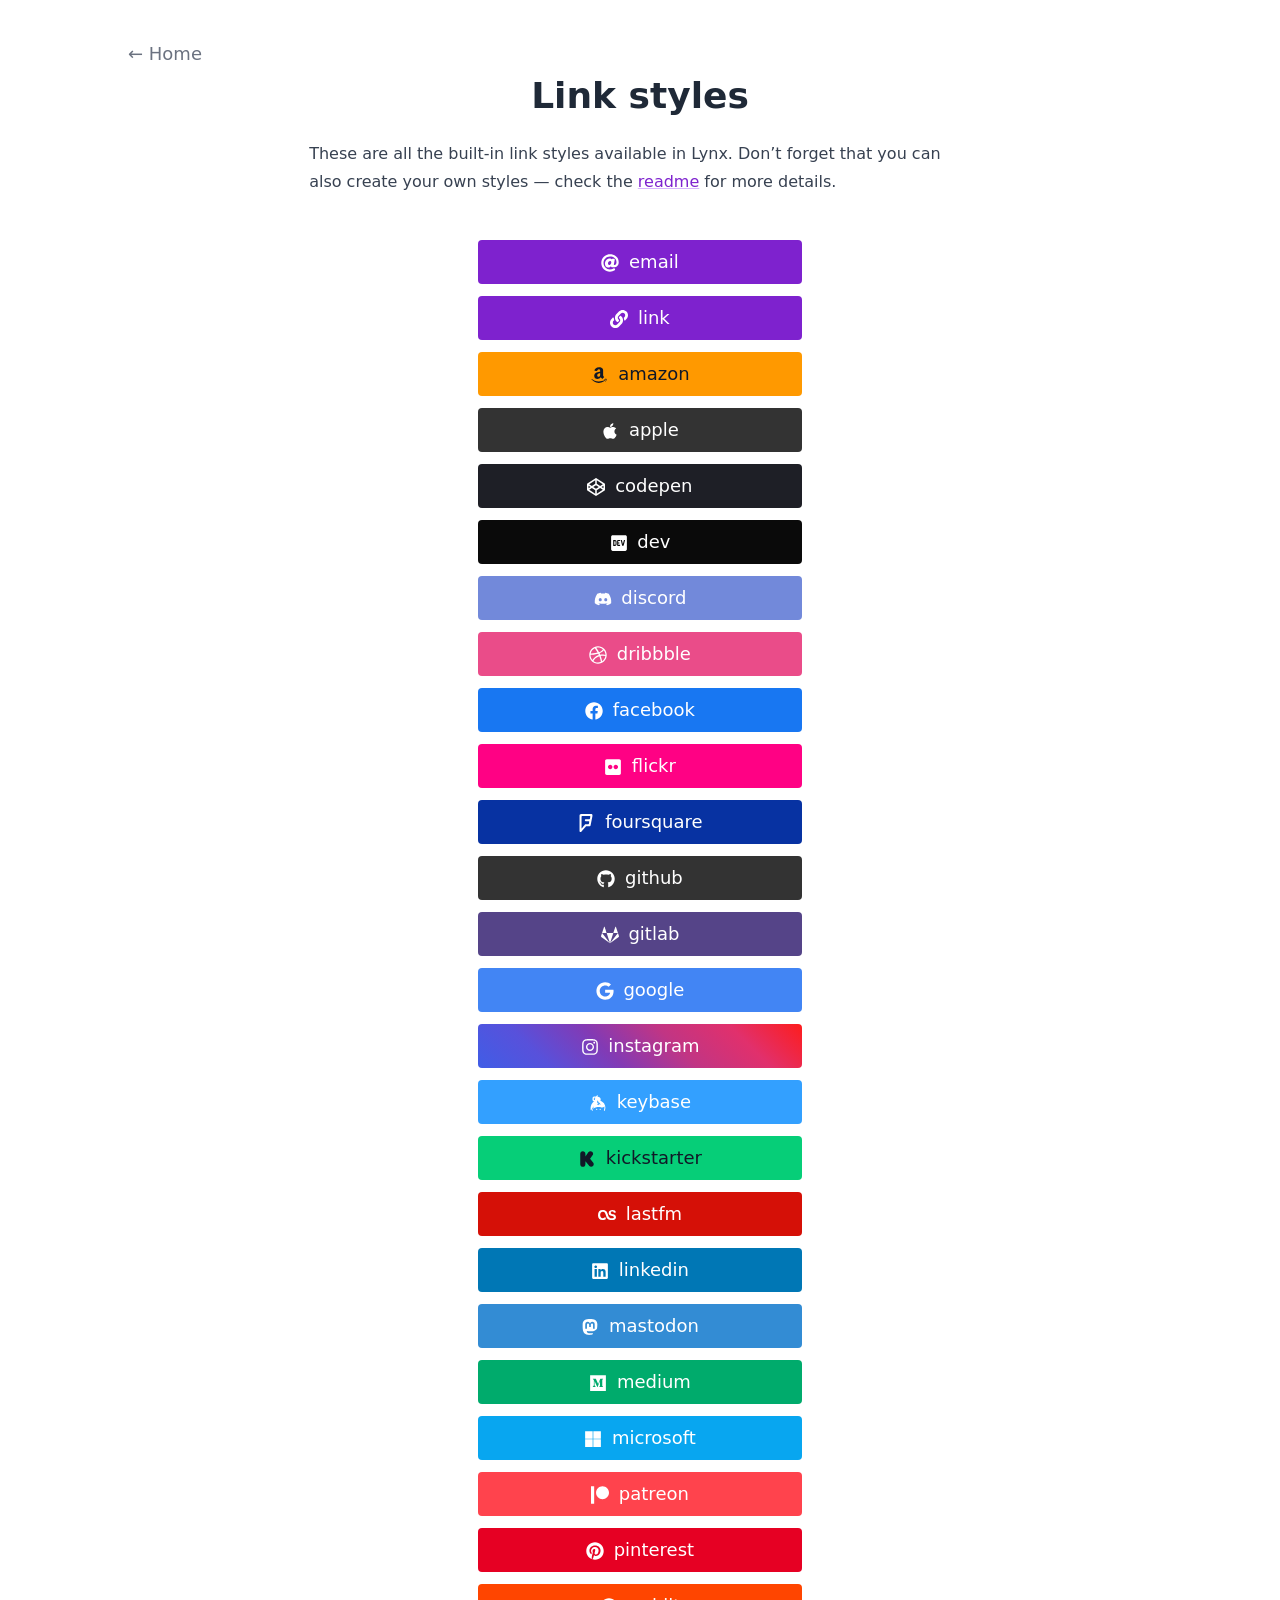
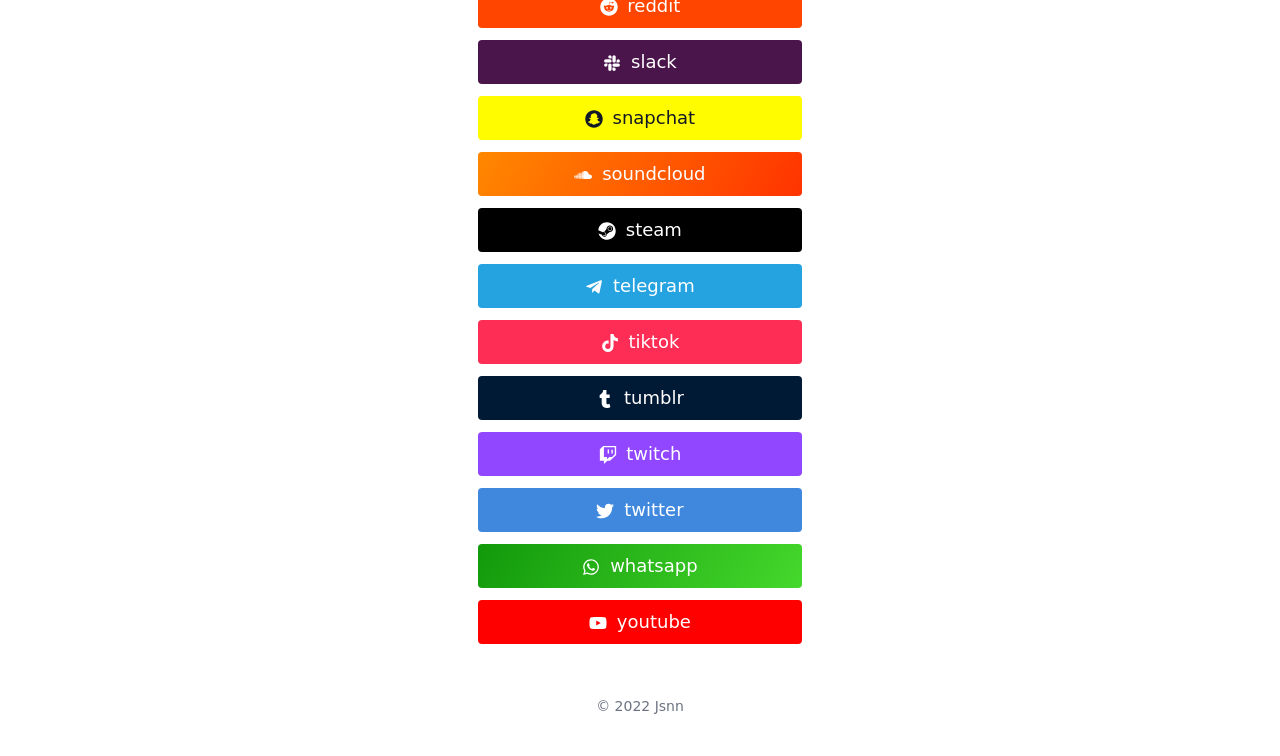
==== styles/index.html @ c851b98b "publish" ====
<!DOCTYPE html>
<html lang="en"><head>
  <meta charset="utf-8" />
  
  <meta name="viewport" content="width=device-width, initial-scale=1.0" />
  <meta http-equiv="X-UA-Compatible" content="ie=edge" />
  
  <title>Link styles &middot; Jsnn&#39;s links</title>
    <meta name="title" content="Link styles &middot; Jsnn&#39;s links" />
  
  <meta name="description" content="" />
  
  
  
  <link rel="canonical" href="/styles/" />
  
  
  
  
  
  
    
  
  
  <link
    type="text/css"
    rel="stylesheet"
    href="/css/main.bundle.min.eeb77531419e34d17a179194a063a251736d21f72d7293074d37e03ac8dd0be0507a5af5a1852d9d059805600fa8912e63b6e78a5605f7c4182665c09af833ea.css"
    integrity="sha512-7rd1MUGeNNF6F5GUoGOiUXNtIfctcpMHTTfgOsjdC&#43;BQelr1oYUtnQWYBWAPqJEuY7bnilYF98QYJmXAmvgz6g=="
  />
  
  
    <link rel="apple-touch-icon" sizes="180x180" href="/apple-touch-icon.png" />
    <link rel="icon" type="image/png" sizes="32x32" href="/favicon-32x32.png" />
    <link rel="icon" type="image/png" sizes="16x16" href="/favicon-16x16.png" />
    <link rel="manifest" href="/site.webmanifest" />
  
  
  
  
  
  
  
  <meta property="og:title" content="Link styles" />
<meta property="og:description" content="These are all the built-in link styles available in Lynx. Don&rsquo;t forget that you can also create your own styles &mdash; check the readme for more details. email link amazon apple codepen dev discord dribbble facebook flickr foursquare github gitlab google instagram keybase kickstarter lastfm linkedin mastodon medium microsoft patreon pinterest reddit slack snapchat soundcloud steam telegram tiktok tumblr twitch twitter whatsapp youtube " />
<meta property="og:type" content="article" />
<meta property="og:url" content="/styles/" /><meta property="article:section" content="" />




  <meta name="twitter:card" content="summary"/>
<meta name="twitter:title" content="Link styles"/>
<meta name="twitter:description" content="These are all the built-in link styles available in Lynx. Don&rsquo;t forget that you can also create your own styles &mdash; check the readme for more details. email link amazon apple codepen dev discord dribbble facebook flickr foursquare github gitlab google instagram keybase kickstarter lastfm linkedin mastodon medium microsoft patreon pinterest reddit slack snapchat soundcloud steam telegram tiktok tumblr twitch twitter whatsapp youtube "/>

  
  
    <meta name="generator" content="Hugo 0.101.0" />
  
  
  <meta name="author" content="Jsnn" />
  
    
      <link href="https://github.com/Jsnnmsc" rel="me" />
    
      <link href="https://twitter.com/jsu1n" rel="me" />
    
      <link href="https://www.instagram.com/jsu1n_" rel="me" />
    
      <link href="https://steamcommunity.com/id/jsnnmsccccc/" rel="me" />
    
  
  
  
  
  


  
  
</head>
<body
    class="flex flex-col h-screen px-6 m-auto text-lg leading-7 bg-neutral text-neutral-900 sm:px-14 md:px-24 lg:px-32 dark:bg-neutral-800 dark:text-white max-w-7xl"
  >
    <main class="flex-grow">
  <article class="flex flex-col items-center justify-center mt-10">
    <nav class="place-self-start">
      <a href="/" class="text-neutral-500">&larr; Home</a>
    </nav>
    <header>
      <h1 class="mt-2 mb-6 text-4xl font-extrabold text-center text-neutral-800 dark:text-white">
        Link styles
      </h1>
    </header>
    <section class="prose dark:prose-invert">
      <p>These are all the built-in link styles available in Lynx. Don&rsquo;t forget that you can also create your own styles &mdash; check the <a href="https://github.com/jpanther/lynx/blob/stable/README.md">readme</a> for more details.
<br><br></p>
</section>
<section class="flex flex-col flex-wrap min-w-full mt-4 sm:min-w-0">
<a
  class="link link-email sm:px-24 min-w-full py-2 mb-3 text-lg rounded text-center"
  href="#"
  onclick="navigator.clipboard.writeText(&#34;email&#34;)"
>
  <span class="mr-1">

  <span class="relative inline-block align-text-bottom icon">
    <svg aria-hidden="true" focusable="false" data-prefix="fas" data-icon="at" class="svg-inline--fa fa-at fa-w-16" role="img" xmlns="http://www.w3.org/2000/svg" viewBox="0 0 512 512"><path fill="currentColor" d="M256 8C118.941 8 8 118.919 8 256c0 137.059 110.919 248 248 248 48.154 0 95.342-14.14 135.408-40.223 12.005-7.815 14.625-24.288 5.552-35.372l-10.177-12.433c-7.671-9.371-21.179-11.667-31.373-5.129C325.92 429.757 291.314 440 256 440c-101.458 0-184-82.542-184-184S154.542 72 256 72c100.139 0 184 57.619 184 160 0 38.786-21.093 79.742-58.17 83.693-17.349-.454-16.91-12.857-13.476-30.024l23.433-121.11C394.653 149.75 383.308 136 368.225 136h-44.981a13.518 13.518 0 0 0-13.432 11.993l-.01.092c-14.697-17.901-40.448-21.775-59.971-21.775-74.58 0-137.831 62.234-137.831 151.46 0 65.303 36.785 105.87 96 105.87 26.984 0 57.369-15.637 74.991-38.333 9.522 34.104 40.613 34.103 70.71 34.103C462.609 379.41 504 307.798 504 232 504 95.653 394.023 8 256 8zm-21.68 304.43c-22.249 0-36.07-15.623-36.07-40.771 0-44.993 30.779-72.729 58.63-72.729 22.292 0 35.601 15.241 35.601 40.77 0 45.061-33.875 72.73-58.161 72.73z"></path></svg>
  </span>

</span>
  email
</a>

<a
  class="link link-link sm:px-24 min-w-full py-2 mb-3 text-lg rounded text-center"
  href="#"
  onclick="navigator.clipboard.writeText(&#34;link&#34;)"
>
  <span class="mr-1">

  <span class="relative inline-block align-text-bottom icon">
    <svg aria-hidden="true" focusable="false" data-prefix="fas" data-icon="link" class="svg-inline--fa fa-link fa-w-16" role="img" xmlns="http://www.w3.org/2000/svg" viewBox="0 0 512 512"><path fill="currentColor" d="M326.612 185.391c59.747 59.809 58.927 155.698.36 214.59-.11.12-.24.25-.36.37l-67.2 67.2c-59.27 59.27-155.699 59.262-214.96 0-59.27-59.26-59.27-155.7 0-214.96l37.106-37.106c9.84-9.84 26.786-3.3 27.294 10.606.648 17.722 3.826 35.527 9.69 52.721 1.986 5.822.567 12.262-3.783 16.612l-13.087 13.087c-28.026 28.026-28.905 73.66-1.155 101.96 28.024 28.579 74.086 28.749 102.325.51l67.2-67.19c28.191-28.191 28.073-73.757 0-101.83-3.701-3.694-7.429-6.564-10.341-8.569a16.037 16.037 0 0 1-6.947-12.606c-.396-10.567 3.348-21.456 11.698-29.806l21.054-21.055c5.521-5.521 14.182-6.199 20.584-1.731a152.482 152.482 0 0 1 20.522 17.197zM467.547 44.449c-59.261-59.262-155.69-59.27-214.96 0l-67.2 67.2c-.12.12-.25.25-.36.37-58.566 58.892-59.387 154.781.36 214.59a152.454 152.454 0 0 0 20.521 17.196c6.402 4.468 15.064 3.789 20.584-1.731l21.054-21.055c8.35-8.35 12.094-19.239 11.698-29.806a16.037 16.037 0 0 0-6.947-12.606c-2.912-2.005-6.64-4.875-10.341-8.569-28.073-28.073-28.191-73.639 0-101.83l67.2-67.19c28.239-28.239 74.3-28.069 102.325.51 27.75 28.3 26.872 73.934-1.155 101.96l-13.087 13.087c-4.35 4.35-5.769 10.79-3.783 16.612 5.864 17.194 9.042 34.999 9.69 52.721.509 13.906 17.454 20.446 27.294 10.606l37.106-37.106c59.271-59.259 59.271-155.699.001-214.959z"></path></svg>
  </span>

</span>
  link
</a>

<a
  class="link link-amazon sm:px-24 min-w-full py-2 mb-3 text-lg rounded text-center"
  href="#"
  onclick="navigator.clipboard.writeText(&#34;amazon&#34;)"
>
  <span class="mr-1">

  <span class="relative inline-block align-text-bottom icon">
    <svg aria-hidden="true" focusable="false" data-prefix="fab" data-icon="amazon" class="svg-inline--fa fa-amazon fa-w-14" role="img" xmlns="http://www.w3.org/2000/svg" viewBox="0 0 448 512"><path fill="currentColor" d="M257.2 162.7c-48.7 1.8-169.5 15.5-169.5 117.5 0 109.5 138.3 114 183.5 43.2 6.5 10.2 35.4 37.5 45.3 46.8l56.8-56S341 288.9 341 261.4V114.3C341 89 316.5 32 228.7 32 140.7 32 94 87 94 136.3l73.5 6.8c16.3-49.5 54.2-49.5 54.2-49.5 40.7-.1 35.5 29.8 35.5 69.1zm0 86.8c0 80-84.2 68-84.2 17.2 0-47.2 50.5-56.7 84.2-57.8v40.6zm136 163.5c-7.7 10-70 67-174.5 67S34.2 408.5 9.7 379c-6.8-7.7 1-11.3 5.5-8.3C88.5 415.2 203 488.5 387.7 401c7.5-3.7 13.3 2 5.5 12zm39.8 2.2c-6.5 15.8-16 26.8-21.2 31-5.5 4.5-9.5 2.7-6.5-3.8s19.3-46.5 12.7-55c-6.5-8.3-37-4.3-48-3.2-10.8 1-13 2-14-.3-2.3-5.7 21.7-15.5 37.5-17.5 15.7-1.8 41-.8 46 5.7 3.7 5.1 0 27.1-6.5 43.1z"></path></svg>
  </span>

</span>
  amazon
</a>

<a
  class="link link-apple sm:px-24 min-w-full py-2 mb-3 text-lg rounded text-center"
  href="#"
  onclick="navigator.clipboard.writeText(&#34;apple&#34;)"
>
  <span class="mr-1">

  <span class="relative inline-block align-text-bottom icon">
    <svg aria-hidden="true" focusable="false" data-prefix="fab" data-icon="apple" class="svg-inline--fa fa-apple fa-w-12" role="img" xmlns="http://www.w3.org/2000/svg" viewBox="0 0 384 512"><path fill="currentColor" d="M318.7 268.7c-.2-36.7 16.4-64.4 50-84.8-18.8-26.9-47.2-41.7-84.7-44.6-35.5-2.8-74.3 20.7-88.5 20.7-15 0-49.4-19.7-76.4-19.7C63.3 141.2 4 184.8 4 273.5q0 39.3 14.4 81.2c12.8 36.7 59 126.7 107.2 125.2 25.2-.6 43-17.9 75.8-17.9 31.8 0 48.3 17.9 76.4 17.9 48.6-.7 90.4-82.5 102.6-119.3-65.2-30.7-61.7-90-61.7-91.9zm-56.6-164.2c27.3-32.4 24.8-61.9 24-72.5-24.1 1.4-52 16.4-67.9 34.9-17.5 19.8-27.8 44.3-25.6 71.9 26.1 2 49.9-11.4 69.5-34.3z"></path></svg>
  </span>

</span>
  apple
</a>

<a
  class="link link-codepen sm:px-24 min-w-full py-2 mb-3 text-lg rounded text-center"
  href="#"
  onclick="navigator.clipboard.writeText(&#34;codepen&#34;)"
>
  <span class="mr-1">

  <span class="relative inline-block align-text-bottom icon">
    <svg aria-hidden="true" focusable="false" data-prefix="fab" data-icon="codepen" class="svg-inline--fa fa-codepen fa-w-16" role="img" xmlns="http://www.w3.org/2000/svg" viewBox="0 0 512 512"><path fill="currentColor" d="M502.285 159.704l-234-156c-7.987-4.915-16.511-4.96-24.571 0l-234 156C3.714 163.703 0 170.847 0 177.989v155.999c0 7.143 3.714 14.286 9.715 18.286l234 156.022c7.987 4.915 16.511 4.96 24.571 0l234-156.022c6-3.999 9.715-11.143 9.715-18.286V177.989c-.001-7.142-3.715-14.286-9.716-18.285zM278 63.131l172.286 114.858-76.857 51.429L278 165.703V63.131zm-44 0v102.572l-95.429 63.715-76.857-51.429L234 63.131zM44 219.132l55.143 36.857L44 292.846v-73.714zm190 229.715L61.714 333.989l76.857-51.429L234 346.275v102.572zm22-140.858l-77.715-52 77.715-52 77.715 52-77.715 52zm22 140.858V346.275l95.429-63.715 76.857 51.429L278 448.847zm190-156.001l-55.143-36.857L468 219.132v73.714z"></path></svg>
  </span>

</span>
  codepen
</a>

<a
  class="link link-dev sm:px-24 min-w-full py-2 mb-3 text-lg rounded text-center"
  href="#"
  onclick="navigator.clipboard.writeText(&#34;dev&#34;)"
>
  <span class="mr-1">

  <span class="relative inline-block align-text-bottom icon">
    <svg aria-hidden="true" focusable="false" data-prefix="fab" data-icon="dev" class="svg-inline--fa fa-dev fa-w-14" role="img" xmlns="http://www.w3.org/2000/svg" viewBox="0 0 448 512"><path fill="currentColor" d="M120.12 208.29c-3.88-2.9-7.77-4.35-11.65-4.35H91.03v104.47h17.45c3.88 0 7.77-1.45 11.65-4.35 3.88-2.9 5.82-7.25 5.82-13.06v-69.65c-.01-5.8-1.96-10.16-5.83-13.06zM404.1 32H43.9C19.7 32 .06 51.59 0 75.8v360.4C.06 460.41 19.7 480 43.9 480h360.2c24.21 0 43.84-19.59 43.9-43.8V75.8c-.06-24.21-19.7-43.8-43.9-43.8zM154.2 291.19c0 18.81-11.61 47.31-48.36 47.25h-46.4V172.98h47.38c35.44 0 47.36 28.46 47.37 47.28l.01 70.93zm100.68-88.66H201.6v38.42h32.57v29.57H201.6v38.41h53.29v29.57h-62.18c-11.16.29-20.44-8.53-20.72-19.69V193.7c-.27-11.15 8.56-20.41 19.71-20.69h63.19l-.01 29.52zm103.64 115.29c-13.2 30.75-36.85 24.63-47.44 0l-38.53-144.8h32.57l29.71 113.72 29.57-113.72h32.58l-38.46 144.8z"></path></svg>
  </span>

</span>
  dev
</a>

<a
  class="link link-discord sm:px-24 min-w-full py-2 mb-3 text-lg rounded text-center"
  href="#"
  onclick="navigator.clipboard.writeText(&#34;discord&#34;)"
>
  <span class="mr-1">

  <span class="relative inline-block align-text-bottom icon">
    <svg aria-hidden="true" focusable="false" data-prefix="fab" data-icon="discord" class="svg-inline--fa fa-discord fa-w-20" role="img" xmlns="http://www.w3.org/2000/svg" viewBox="0 0 640 512"><path fill="currentColor" d="M524.531,69.836a1.5,1.5,0,0,0-.764-.7A485.065,485.065,0,0,0,404.081,32.03a1.816,1.816,0,0,0-1.923.91,337.461,337.461,0,0,0-14.9,30.6,447.848,447.848,0,0,0-134.426,0,309.541,309.541,0,0,0-15.135-30.6,1.89,1.89,0,0,0-1.924-.91A483.689,483.689,0,0,0,116.085,69.137a1.712,1.712,0,0,0-.788.676C39.068,183.651,18.186,294.69,28.43,404.354a2.016,2.016,0,0,0,.765,1.375A487.666,487.666,0,0,0,176.02,479.918a1.9,1.9,0,0,0,2.063-.676A348.2,348.2,0,0,0,208.12,430.4a1.86,1.86,0,0,0-1.019-2.588,321.173,321.173,0,0,1-45.868-21.853,1.885,1.885,0,0,1-.185-3.126c3.082-2.309,6.166-4.711,9.109-7.137a1.819,1.819,0,0,1,1.9-.256c96.229,43.917,200.41,43.917,295.5,0a1.812,1.812,0,0,1,1.924.233c2.944,2.426,6.027,4.851,9.132,7.16a1.884,1.884,0,0,1-.162,3.126,301.407,301.407,0,0,1-45.89,21.83,1.875,1.875,0,0,0-1,2.611,391.055,391.055,0,0,0,30.014,48.815,1.864,1.864,0,0,0,2.063.7A486.048,486.048,0,0,0,610.7,405.729a1.882,1.882,0,0,0,.765-1.352C623.729,277.594,590.933,167.465,524.531,69.836ZM222.491,337.58c-28.972,0-52.844-26.587-52.844-59.239S193.056,219.1,222.491,219.1c29.665,0,53.306,26.82,52.843,59.239C275.334,310.993,251.924,337.58,222.491,337.58Zm195.38,0c-28.971,0-52.843-26.587-52.843-59.239S388.437,219.1,417.871,219.1c29.667,0,53.307,26.82,52.844,59.239C470.715,310.993,447.538,337.58,417.871,337.58Z"></path></svg>
  </span>

</span>
  discord
</a>

<a
  class="link link-dribbble sm:px-24 min-w-full py-2 mb-3 text-lg rounded text-center"
  href="#"
  onclick="navigator.clipboard.writeText(&#34;dribbble&#34;)"
>
  <span class="mr-1">

  <span class="relative inline-block align-text-bottom icon">
    <svg aria-hidden="true" focusable="false" data-prefix="fab" data-icon="dribbble" class="svg-inline--fa fa-dribbble fa-w-16" role="img" xmlns="http://www.w3.org/2000/svg" viewBox="0 0 512 512"><path fill="currentColor" d="M256 8C119.252 8 8 119.252 8 256s111.252 248 248 248 248-111.252 248-248S392.748 8 256 8zm163.97 114.366c29.503 36.046 47.369 81.957 47.835 131.955-6.984-1.477-77.018-15.682-147.502-6.818-5.752-14.041-11.181-26.393-18.617-41.614 78.321-31.977 113.818-77.482 118.284-83.523zM396.421 97.87c-3.81 5.427-35.697 48.286-111.021 76.519-34.712-63.776-73.185-116.168-79.04-124.008 67.176-16.193 137.966 1.27 190.061 47.489zm-230.48-33.25c5.585 7.659 43.438 60.116 78.537 122.509-99.087 26.313-186.36 25.934-195.834 25.809C62.38 147.205 106.678 92.573 165.941 64.62zM44.17 256.323c0-2.166.043-4.322.108-6.473 9.268.19 111.92 1.513 217.706-30.146 6.064 11.868 11.857 23.915 17.174 35.949-76.599 21.575-146.194 83.527-180.531 142.306C64.794 360.405 44.17 310.73 44.17 256.323zm81.807 167.113c22.127-45.233 82.178-103.622 167.579-132.756 29.74 77.283 42.039 142.053 45.189 160.638-68.112 29.013-150.015 21.053-212.768-27.882zm248.38 8.489c-2.171-12.886-13.446-74.897-41.152-151.033 66.38-10.626 124.7 6.768 131.947 9.055-9.442 58.941-43.273 109.844-90.795 141.978z"></path></svg>
  </span>

</span>
  dribbble
</a>

<a
  class="link link-facebook sm:px-24 min-w-full py-2 mb-3 text-lg rounded text-center"
  href="#"
  onclick="navigator.clipboard.writeText(&#34;facebook&#34;)"
>
  <span class="mr-1">

  <span class="relative inline-block align-text-bottom icon">
    <svg aria-hidden="true" focusable="false" data-prefix="fab" data-icon="facebook" class="svg-inline--fa fa-facebook fa-w-16" role="img" xmlns="http://www.w3.org/2000/svg" viewBox="0 0 512 512"><path fill="currentColor" d="M504 256C504 119 393 8 256 8S8 119 8 256c0 123.78 90.69 226.38 209.25 245V327.69h-63V256h63v-54.64c0-62.15 37-96.48 93.67-96.48 27.14 0 55.52 4.84 55.52 4.84v61h-31.28c-30.8 0-40.41 19.12-40.41 38.73V256h68.78l-11 71.69h-57.78V501C413.31 482.38 504 379.78 504 256z"></path></svg>
  </span>

</span>
  facebook
</a>

<a
  class="link link-flickr sm:px-24 min-w-full py-2 mb-3 text-lg rounded text-center"
  href="#"
  onclick="navigator.clipboard.writeText(&#34;flickr&#34;)"
>
  <span class="mr-1">

  <span class="relative inline-block align-text-bottom icon">
    <svg aria-hidden="true" focusable="false" data-prefix="fab" data-icon="flickr" class="svg-inline--fa fa-flickr fa-w-14" role="img" xmlns="http://www.w3.org/2000/svg" viewBox="0 0 448 512"><path fill="currentColor" d="M400 32H48C21.5 32 0 53.5 0 80v352c0 26.5 21.5 48 48 48h352c26.5 0 48-21.5 48-48V80c0-26.5-21.5-48-48-48zM144.5 319c-35.1 0-63.5-28.4-63.5-63.5s28.4-63.5 63.5-63.5 63.5 28.4 63.5 63.5-28.4 63.5-63.5 63.5zm159 0c-35.1 0-63.5-28.4-63.5-63.5s28.4-63.5 63.5-63.5 63.5 28.4 63.5 63.5-28.4 63.5-63.5 63.5z"></path></svg>
  </span>

</span>
  flickr
</a>

<a
  class="link link-foursquare sm:px-24 min-w-full py-2 mb-3 text-lg rounded text-center"
  href="#"
  onclick="navigator.clipboard.writeText(&#34;foursquare&#34;)"
>
  <span class="mr-1">

  <span class="relative inline-block align-text-bottom icon">
    <svg aria-hidden="true" focusable="false" data-prefix="fab" data-icon="foursquare" class="svg-inline--fa fa-foursquare fa-w-12" role="img" xmlns="http://www.w3.org/2000/svg" viewBox="0 0 368 512"><path fill="currentColor" d="M323.1 3H49.9C12.4 3 0 31.3 0 49.1v433.8c0 20.3 12.1 27.7 18.2 30.1 6.2 2.5 22.8 4.6 32.9-7.1C180 356.5 182.2 354 182.2 354c3.1-3.4 3.4-3.1 6.8-3.1h83.4c35.1 0 40.6-25.2 44.3-39.7l48.6-243C373.8 25.8 363.1 3 323.1 3zm-16.3 73.8l-11.4 59.7c-1.2 6.5-9.5 13.2-16.9 13.2H172.1c-12 0-20.6 8.3-20.6 20.3v13c0 12 8.6 20.6 20.6 20.6h90.4c8.3 0 16.6 9.2 14.8 18.2-1.8 8.9-10.5 53.8-11.4 58.8-.9 4.9-6.8 13.5-16.9 13.5h-73.5c-13.5 0-17.2 1.8-26.5 12.6 0 0-8.9 11.4-89.5 108.3-.9.9-1.8.6-1.8-.3V75.9c0-7.7 6.8-16.6 16.6-16.6h219c8.2 0 15.6 7.7 13.5 17.5z"></path></svg>
  </span>

</span>
  foursquare
</a>

<a
  class="link link-github sm:px-24 min-w-full py-2 mb-3 text-lg rounded text-center"
  href="#"
  onclick="navigator.clipboard.writeText(&#34;github&#34;)"
>
  <span class="mr-1">

  <span class="relative inline-block align-text-bottom icon">
    <svg aria-hidden="true" focusable="false" data-prefix="fab" data-icon="github" class="svg-inline--fa fa-github fa-w-16" role="img" xmlns="http://www.w3.org/2000/svg" viewBox="0 0 496 512"><path fill="currentColor" d="M165.9 397.4c0 2-2.3 3.6-5.2 3.6-3.3.3-5.6-1.3-5.6-3.6 0-2 2.3-3.6 5.2-3.6 3-.3 5.6 1.3 5.6 3.6zm-31.1-4.5c-.7 2 1.3 4.3 4.3 4.9 2.6 1 5.6 0 6.2-2s-1.3-4.3-4.3-5.2c-2.6-.7-5.5.3-6.2 2.3zm44.2-1.7c-2.9.7-4.9 2.6-4.6 4.9.3 2 2.9 3.3 5.9 2.6 2.9-.7 4.9-2.6 4.6-4.6-.3-1.9-3-3.2-5.9-2.9zM244.8 8C106.1 8 0 113.3 0 252c0 110.9 69.8 205.8 169.5 239.2 12.8 2.3 17.3-5.6 17.3-12.1 0-6.2-.3-40.4-.3-61.4 0 0-70 15-84.7-29.8 0 0-11.4-29.1-27.8-36.6 0 0-22.9-15.7 1.6-15.4 0 0 24.9 2 38.6 25.8 21.9 38.6 58.6 27.5 72.9 20.9 2.3-16 8.8-27.1 16-33.7-55.9-6.2-112.3-14.3-112.3-110.5 0-27.5 7.6-41.3 23.6-58.9-2.6-6.5-11.1-33.3 2.6-67.9 20.9-6.5 69 27 69 27 20-5.6 41.5-8.5 62.8-8.5s42.8 2.9 62.8 8.5c0 0 48.1-33.6 69-27 13.7 34.7 5.2 61.4 2.6 67.9 16 17.7 25.8 31.5 25.8 58.9 0 96.5-58.9 104.2-114.8 110.5 9.2 7.9 17 22.9 17 46.4 0 33.7-.3 75.4-.3 83.6 0 6.5 4.6 14.4 17.3 12.1C428.2 457.8 496 362.9 496 252 496 113.3 383.5 8 244.8 8zM97.2 352.9c-1.3 1-1 3.3.7 5.2 1.6 1.6 3.9 2.3 5.2 1 1.3-1 1-3.3-.7-5.2-1.6-1.6-3.9-2.3-5.2-1zm-10.8-8.1c-.7 1.3.3 2.9 2.3 3.9 1.6 1 3.6.7 4.3-.7.7-1.3-.3-2.9-2.3-3.9-2-.6-3.6-.3-4.3.7zm32.4 35.6c-1.6 1.3-1 4.3 1.3 6.2 2.3 2.3 5.2 2.6 6.5 1 1.3-1.3.7-4.3-1.3-6.2-2.2-2.3-5.2-2.6-6.5-1zm-11.4-14.7c-1.6 1-1.6 3.6 0 5.9 1.6 2.3 4.3 3.3 5.6 2.3 1.6-1.3 1.6-3.9 0-6.2-1.4-2.3-4-3.3-5.6-2z"></path></svg>
  </span>

</span>
  github
</a>

<a
  class="link link-gitlab sm:px-24 min-w-full py-2 mb-3 text-lg rounded text-center"
  href="#"
  onclick="navigator.clipboard.writeText(&#34;gitlab&#34;)"
>
  <span class="mr-1">

  <span class="relative inline-block align-text-bottom icon">
    <svg aria-hidden="true" focusable="false" data-prefix="fab" data-icon="gitlab" class="svg-inline--fa fa-gitlab fa-w-16" role="img" xmlns="http://www.w3.org/2000/svg" viewBox="0 0 512 512"><path fill="currentColor" d="M105.2 24.9c-3.1-8.9-15.7-8.9-18.9 0L29.8 199.7h132c-.1 0-56.6-174.8-56.6-174.8zM.9 287.7c-2.6 8 .3 16.9 7.1 22l247.9 184-226.2-294zm160.8-88l94.3 294 94.3-294zm349.4 88l-28.8-88-226.3 294 247.9-184c6.9-5.1 9.7-14 7.2-22zM425.7 24.9c-3.1-8.9-15.7-8.9-18.9 0l-56.6 174.8h132z"></path></svg>
  </span>

</span>
  gitlab
</a>

<a
  class="link link-google sm:px-24 min-w-full py-2 mb-3 text-lg rounded text-center"
  href="#"
  onclick="navigator.clipboard.writeText(&#34;google&#34;)"
>
  <span class="mr-1">

  <span class="relative inline-block align-text-bottom icon">
    <svg aria-hidden="true" focusable="false" data-prefix="fab" data-icon="google" class="svg-inline--fa fa-google fa-w-16" role="img" xmlns="http://www.w3.org/2000/svg" viewBox="0 0 488 512"><path fill="currentColor" d="M488 261.8C488 403.3 391.1 504 248 504 110.8 504 0 393.2 0 256S110.8 8 248 8c66.8 0 123 24.5 166.3 64.9l-67.5 64.9C258.5 52.6 94.3 116.6 94.3 256c0 86.5 69.1 156.6 153.7 156.6 98.2 0 135-70.4 140.8-106.9H248v-85.3h236.1c2.3 12.7 3.9 24.9 3.9 41.4z"></path></svg>
  </span>

</span>
  google
</a>

<a
  class="link link-instagram sm:px-24 min-w-full py-2 mb-3 text-lg rounded text-center"
  href="#"
  onclick="navigator.clipboard.writeText(&#34;instagram&#34;)"
>
  <span class="mr-1">

  <span class="relative inline-block align-text-bottom icon">
    <svg aria-hidden="true" focusable="false" data-prefix="fab" data-icon="instagram" class="svg-inline--fa fa-instagram fa-w-14" role="img" xmlns="http://www.w3.org/2000/svg" viewBox="0 0 448 512"><path fill="currentColor" d="M224.1 141c-63.6 0-114.9 51.3-114.9 114.9s51.3 114.9 114.9 114.9S339 319.5 339 255.9 287.7 141 224.1 141zm0 189.6c-41.1 0-74.7-33.5-74.7-74.7s33.5-74.7 74.7-74.7 74.7 33.5 74.7 74.7-33.6 74.7-74.7 74.7zm146.4-194.3c0 14.9-12 26.8-26.8 26.8-14.9 0-26.8-12-26.8-26.8s12-26.8 26.8-26.8 26.8 12 26.8 26.8zm76.1 27.2c-1.7-35.9-9.9-67.7-36.2-93.9-26.2-26.2-58-34.4-93.9-36.2-37-2.1-147.9-2.1-184.9 0-35.8 1.7-67.6 9.9-93.9 36.1s-34.4 58-36.2 93.9c-2.1 37-2.1 147.9 0 184.9 1.7 35.9 9.9 67.7 36.2 93.9s58 34.4 93.9 36.2c37 2.1 147.9 2.1 184.9 0 35.9-1.7 67.7-9.9 93.9-36.2 26.2-26.2 34.4-58 36.2-93.9 2.1-37 2.1-147.8 0-184.8zM398.8 388c-7.8 19.6-22.9 34.7-42.6 42.6-29.5 11.7-99.5 9-132.1 9s-102.7 2.6-132.1-9c-19.6-7.8-34.7-22.9-42.6-42.6-11.7-29.5-9-99.5-9-132.1s-2.6-102.7 9-132.1c7.8-19.6 22.9-34.7 42.6-42.6 29.5-11.7 99.5-9 132.1-9s102.7-2.6 132.1 9c19.6 7.8 34.7 22.9 42.6 42.6 11.7 29.5 9 99.5 9 132.1s2.7 102.7-9 132.1z"></path></svg>
  </span>

</span>
  instagram
</a>

<a
  class="link link-keybase sm:px-24 min-w-full py-2 mb-3 text-lg rounded text-center"
  href="#"
  onclick="navigator.clipboard.writeText(&#34;keybase&#34;)"
>
  <span class="mr-1">

  <span class="relative inline-block align-text-bottom icon">
    <svg aria-hidden="true" focusable="false" data-prefix="fab" data-icon="keybase" class="svg-inline--fa fa-keybase fa-w-14" role="img" xmlns="http://www.w3.org/2000/svg" viewBox="0 0 448 512"><path fill="currentColor" d="M286.17 419a18 18 0 1 0 18 18 18 18 0 0 0-18-18zm111.92-147.6c-9.5-14.62-39.37-52.45-87.26-73.71q-9.1-4.06-18.38-7.27a78.43 78.43 0 0 0-47.88-104.13c-12.41-4.1-23.33-6-32.41-5.77-.6-2-1.89-11 9.4-35L198.66 32l-5.48 7.56c-8.69 12.06-16.92 23.55-24.34 34.89a51 51 0 0 0-8.29-1.25c-41.53-2.45-39-2.33-41.06-2.33-50.61 0-50.75 52.12-50.75 45.88l-2.36 36.68c-1.61 27 19.75 50.21 47.63 51.85l8.93.54a214 214 0 0 0-46.29 35.54C14 304.66 14 374 14 429.77v33.64l23.32-29.8a148.6 148.6 0 0 0 14.56 37.56c5.78 10.13 14.87 9.45 19.64 7.33 4.21-1.87 10-6.92 3.75-20.11a178.29 178.29 0 0 1-15.76-53.13l46.82-59.83-24.66 74.11c58.23-42.4 157.38-61.76 236.25-38.59 34.2 10.05 67.45.69 84.74-23.84.72-1 1.2-2.16 1.85-3.22a156.09 156.09 0 0 1 2.8 28.43c0 23.3-3.69 52.93-14.88 81.64-2.52 6.46 1.76 14.5 8.6 15.74 7.42 1.57 15.33-3.1 18.37-11.15C429 443 434 414 434 382.32c0-38.58-13-77.46-35.91-110.92zM142.37 128.58l-15.7-.93-1.39 21.79 13.13.78a93 93 0 0 0 .32 19.57l-22.38-1.34a12.28 12.28 0 0 1-11.76-12.79L107 119c1-12.17 13.87-11.27 13.26-11.32l29.11 1.73a144.35 144.35 0 0 0-7 19.17zm148.42 172.18a10.51 10.51 0 0 1-14.35-1.39l-9.68-11.49-34.42 27a8.09 8.09 0 0 1-11.13-1.08l-15.78-18.64a7.38 7.38 0 0 1 1.34-10.34l34.57-27.18-14.14-16.74-17.09 13.45a7.75 7.75 0 0 1-10.59-1s-3.72-4.42-3.8-4.53a7.38 7.38 0 0 1 1.37-10.34L214 225.19s-18.51-22-18.6-22.14a9.56 9.56 0 0 1 1.74-13.42 10.38 10.38 0 0 1 14.3 1.37l81.09 96.32a9.58 9.58 0 0 1-1.74 13.44zM187.44 419a18 18 0 1 0 18 18 18 18 0 0 0-18-18z"></path></svg>
  </span>

</span>
  keybase
</a>

<a
  class="link link-kickstarter sm:px-24 min-w-full py-2 mb-3 text-lg rounded text-center"
  href="#"
  onclick="navigator.clipboard.writeText(&#34;kickstarter&#34;)"
>
  <span class="mr-1">

  <span class="relative inline-block align-text-bottom icon">
    <svg aria-hidden="true" focusable="false" data-prefix="fab" data-icon="kickstarter-k" class="svg-inline--fa fa-kickstarter-k fa-w-12" role="img" xmlns="http://www.w3.org/2000/svg" viewBox="0 0 384 512"><path fill="currentColor" d="M147.3 114.4c0-56.2-32.5-82.4-73.4-82.4C26.2 32 0 68.2 0 113.4v283c0 47.3 25.3 83.4 74.9 83.4 39.8 0 72.4-25.6 72.4-83.4v-76.5l112.1 138.3c22.7 27.2 72.1 30.7 103.2 0 27-27.6 27.3-67.4 7.4-92.2l-90.8-114.8 74.9-107.4c17.4-24.7 17.5-63.1-10.4-89.8-30.3-29-82.4-31.6-113.6 12.8L147.3 185v-70.6z"></path></svg>
  </span>

</span>
  kickstarter
</a>

<a
  class="link link-lastfm sm:px-24 min-w-full py-2 mb-3 text-lg rounded text-center"
  href="#"
  onclick="navigator.clipboard.writeText(&#34;lastfm&#34;)"
>
  <span class="mr-1">

  <span class="relative inline-block align-text-bottom icon">
    <svg aria-hidden="true" focusable="false" data-prefix="fab" data-icon="lastfm" class="svg-inline--fa fa-lastfm fa-w-16" role="img" xmlns="http://www.w3.org/2000/svg" viewBox="0 0 512 512"><path fill="currentColor" d="M225.8 367.1l-18.8-51s-30.5 34-76.2 34c-40.5 0-69.2-35.2-69.2-91.5 0-72.1 36.4-97.9 72.1-97.9 66.5 0 74.8 53.3 100.9 134.9 18.8 56.9 54 102.6 155.4 102.6 72.7 0 122-22.3 122-80.9 0-72.9-62.7-80.6-115-92.1-25.8-5.9-33.4-16.4-33.4-34 0-19.9 15.8-31.7 41.6-31.7 28.2 0 43.4 10.6 45.7 35.8l58.6-7c-4.7-52.8-41.1-74.5-100.9-74.5-52.8 0-104.4 19.9-104.4 83.9 0 39.9 19.4 65.1 68 76.8 44.9 10.6 79.8 13.8 79.8 45.7 0 21.7-21.1 30.5-61 30.5-59.2 0-83.9-31.1-97.9-73.9-32-96.8-43.6-163-161.3-163C45.7 113.8 0 168.3 0 261c0 89.1 45.7 137.2 127.9 137.2 66.2 0 97.9-31.1 97.9-31.1z"></path></svg>
  </span>

</span>
  lastfm
</a>

<a
  class="link link-linkedin sm:px-24 min-w-full py-2 mb-3 text-lg rounded text-center"
  href="#"
  onclick="navigator.clipboard.writeText(&#34;linkedin&#34;)"
>
  <span class="mr-1">

  <span class="relative inline-block align-text-bottom icon">
    <svg aria-hidden="true" focusable="false" data-prefix="fab" data-icon="linkedin" class="svg-inline--fa fa-linkedin fa-w-14" role="img" xmlns="http://www.w3.org/2000/svg" viewBox="0 0 448 512"><path fill="currentColor" d="M416 32H31.9C14.3 32 0 46.5 0 64.3v383.4C0 465.5 14.3 480 31.9 480H416c17.6 0 32-14.5 32-32.3V64.3c0-17.8-14.4-32.3-32-32.3zM135.4 416H69V202.2h66.5V416zm-33.2-243c-21.3 0-38.5-17.3-38.5-38.5S80.9 96 102.2 96c21.2 0 38.5 17.3 38.5 38.5 0 21.3-17.2 38.5-38.5 38.5zm282.1 243h-66.4V312c0-24.8-.5-56.7-34.5-56.7-34.6 0-39.9 27-39.9 54.9V416h-66.4V202.2h63.7v29.2h.9c8.9-16.8 30.6-34.5 62.9-34.5 67.2 0 79.7 44.3 79.7 101.9V416z"></path></svg>
  </span>

</span>
  linkedin
</a>

<a
  class="link link-mastodon sm:px-24 min-w-full py-2 mb-3 text-lg rounded text-center"
  href="#"
  onclick="navigator.clipboard.writeText(&#34;mastodon&#34;)"
>
  <span class="mr-1">

  <span class="relative inline-block align-text-bottom icon">
    <svg aria-hidden="true" focusable="false" data-prefix="fab" data-icon="mastodon" class="svg-inline--fa fa-mastodon fa-w-14" role="img" xmlns="http://www.w3.org/2000/svg" viewBox="0 0 448 512"><path fill="currentColor" d="M433 179.11c0-97.2-63.71-125.7-63.71-125.7-62.52-28.7-228.56-28.4-290.48 0 0 0-63.72 28.5-63.72 125.7 0 115.7-6.6 259.4 105.63 289.1 40.51 10.7 75.32 13 103.33 11.4 50.81-2.8 79.32-18.1 79.32-18.1l-1.7-36.9s-36.31 11.4-77.12 10.1c-40.41-1.4-83-4.4-89.63-54a102.54 102.54 0 0 1-.9-13.9c85.63 20.9 158.65 9.1 178.75 6.7 56.12-6.7 105-41.3 111.23-72.9 9.8-49.8 9-121.5 9-121.5zm-75.12 125.2h-46.63v-114.2c0-49.7-64-51.6-64 6.9v62.5h-46.33V197c0-58.5-64-56.6-64-6.9v114.2H90.19c0-122.1-5.2-147.9 18.41-175 25.9-28.9 79.82-30.8 103.83 6.1l11.6 19.5 11.6-19.5c24.11-37.1 78.12-34.8 103.83-6.1 23.71 27.3 18.4 53 18.4 175z"></path></svg>
  </span>

</span>
  mastodon
</a>

<a
  class="link link-medium sm:px-24 min-w-full py-2 mb-3 text-lg rounded text-center"
  href="#"
  onclick="navigator.clipboard.writeText(&#34;medium&#34;)"
>
  <span class="mr-1">

  <span class="relative inline-block align-text-bottom icon">
    <svg aria-hidden="true" focusable="false" data-prefix="fab" data-icon="medium" class="svg-inline--fa fa-medium fa-w-14" role="img" xmlns="http://www.w3.org/2000/svg" viewBox="0 0 448 512"><path fill="currentColor" d="M0 32v448h448V32H0zm372.2 106.1l-24 23c-2.1 1.6-3.1 4.2-2.7 6.7v169.3c-.4 2.6.6 5.2 2.7 6.7l23.5 23v5.1h-118V367l24.3-23.6c2.4-2.4 2.4-3.1 2.4-6.7V199.8l-67.6 171.6h-9.1L125 199.8v115c-.7 4.8 1 9.7 4.4 13.2l31.6 38.3v5.1H71.2v-5.1l31.6-38.3c3.4-3.5 4.9-8.4 4.1-13.2v-133c.4-3.7-1-7.3-3.8-9.8L75 138.1V133h87.3l67.4 148L289 133.1h83.2v5z"></path></svg>
  </span>

</span>
  medium
</a>

<a
  class="link link-microsoft sm:px-24 min-w-full py-2 mb-3 text-lg rounded text-center"
  href="#"
  onclick="navigator.clipboard.writeText(&#34;microsoft&#34;)"
>
  <span class="mr-1">

  <span class="relative inline-block align-text-bottom icon">
    <svg aria-hidden="true" focusable="false" data-prefix="fab" data-icon="microsoft" class="svg-inline--fa fa-microsoft fa-w-14" role="img" xmlns="http://www.w3.org/2000/svg" viewBox="0 0 448 512"><path fill="currentColor" d="M0 32h214.6v214.6H0V32zm233.4 0H448v214.6H233.4V32zM0 265.4h214.6V480H0V265.4zm233.4 0H448V480H233.4V265.4z"></path></svg>
  </span>

</span>
  microsoft
</a>

<a
  class="link link-patreon sm:px-24 min-w-full py-2 mb-3 text-lg rounded text-center"
  href="#"
  onclick="navigator.clipboard.writeText(&#34;patreon&#34;)"
>
  <span class="mr-1">

  <span class="relative inline-block align-text-bottom icon">
    <svg aria-hidden="true" focusable="false" data-prefix="fab" data-icon="patreon" class="svg-inline--fa fa-patreon fa-w-16" role="img" xmlns="http://www.w3.org/2000/svg" viewBox="0 0 512 512"><path fill="currentColor" d="M512 194.8c0 101.3-82.4 183.8-183.8 183.8-101.7 0-184.4-82.4-184.4-183.8 0-101.6 82.7-184.3 184.4-184.3C429.6 10.5 512 93.2 512 194.8zM0 501.5h90v-491H0v491z"></path></svg>
  </span>

</span>
  patreon
</a>

<a
  class="link link-pinterest sm:px-24 min-w-full py-2 mb-3 text-lg rounded text-center"
  href="#"
  onclick="navigator.clipboard.writeText(&#34;pinterest&#34;)"
>
  <span class="mr-1">

  <span class="relative inline-block align-text-bottom icon">
    <svg aria-hidden="true" focusable="false" data-prefix="fab" data-icon="pinterest" class="svg-inline--fa fa-pinterest fa-w-16" role="img" xmlns="http://www.w3.org/2000/svg" viewBox="0 0 496 512"><path fill="currentColor" d="M496 256c0 137-111 248-248 248-25.6 0-50.2-3.9-73.4-11.1 10.1-16.5 25.2-43.5 30.8-65 3-11.6 15.4-59 15.4-59 8.1 15.4 31.7 28.5 56.8 28.5 74.8 0 128.7-68.8 128.7-154.3 0-81.9-66.9-143.2-152.9-143.2-107 0-163.9 71.8-163.9 150.1 0 36.4 19.4 81.7 50.3 96.1 4.7 2.2 7.2 1.2 8.3-3.3.8-3.4 5-20.3 6.9-28.1.6-2.5.3-4.7-1.7-7.1-10.1-12.5-18.3-35.3-18.3-56.6 0-54.7 41.4-107.6 112-107.6 60.9 0 103.6 41.5 103.6 100.9 0 67.1-33.9 113.6-78 113.6-24.3 0-42.6-20.1-36.7-44.8 7-29.5 20.5-61.3 20.5-82.6 0-19-10.2-34.9-31.4-34.9-24.9 0-44.9 25.7-44.9 60.2 0 22 7.4 36.8 7.4 36.8s-24.5 103.8-29 123.2c-5 21.4-3 51.6-.9 71.2C65.4 450.9 0 361.1 0 256 0 119 111 8 248 8s248 111 248 248z"></path></svg>
  </span>

</span>
  pinterest
</a>

<a
  class="link link-reddit sm:px-24 min-w-full py-2 mb-3 text-lg rounded text-center"
  href="#"
  onclick="navigator.clipboard.writeText(&#34;reddit&#34;)"
>
  <span class="mr-1">

  <span class="relative inline-block align-text-bottom icon">
    <svg aria-hidden="true" focusable="false" data-prefix="fab" data-icon="reddit" class="svg-inline--fa fa-reddit fa-w-16" role="img" xmlns="http://www.w3.org/2000/svg" viewBox="0 0 512 512"><path fill="currentColor" d="M201.5 305.5c-13.8 0-24.9-11.1-24.9-24.6 0-13.8 11.1-24.9 24.9-24.9 13.6 0 24.6 11.1 24.6 24.9 0 13.6-11.1 24.6-24.6 24.6zM504 256c0 137-111 248-248 248S8 393 8 256 119 8 256 8s248 111 248 248zm-132.3-41.2c-9.4 0-17.7 3.9-23.8 10-22.4-15.5-52.6-25.5-86.1-26.6l17.4-78.3 55.4 12.5c0 13.6 11.1 24.6 24.6 24.6 13.8 0 24.9-11.3 24.9-24.9s-11.1-24.9-24.9-24.9c-9.7 0-18 5.8-22.1 13.8l-61.2-13.6c-3-.8-6.1 1.4-6.9 4.4l-19.1 86.4c-33.2 1.4-63.1 11.3-85.5 26.8-6.1-6.4-14.7-10.2-24.1-10.2-34.9 0-46.3 46.9-14.4 62.8-1.1 5-1.7 10.2-1.7 15.5 0 52.6 59.2 95.2 132 95.2 73.1 0 132.3-42.6 132.3-95.2 0-5.3-.6-10.8-1.9-15.8 31.3-16 19.8-62.5-14.9-62.5zM302.8 331c-18.2 18.2-76.1 17.9-93.6 0-2.2-2.2-6.1-2.2-8.3 0-2.5 2.5-2.5 6.4 0 8.6 22.8 22.8 87.3 22.8 110.2 0 2.5-2.2 2.5-6.1 0-8.6-2.2-2.2-6.1-2.2-8.3 0zm7.7-75c-13.6 0-24.6 11.1-24.6 24.9 0 13.6 11.1 24.6 24.6 24.6 13.8 0 24.9-11.1 24.9-24.6 0-13.8-11-24.9-24.9-24.9z"></path></svg>
  </span>

</span>
  reddit
</a>

<a
  class="link link-slack sm:px-24 min-w-full py-2 mb-3 text-lg rounded text-center"
  href="#"
  onclick="navigator.clipboard.writeText(&#34;slack&#34;)"
>
  <span class="mr-1">

  <span class="relative inline-block align-text-bottom icon">
    <svg aria-hidden="true" focusable="false" data-prefix="fab" data-icon="slack" class="svg-inline--fa fa-slack fa-w-14" role="img" xmlns="http://www.w3.org/2000/svg" viewBox="0 0 448 512"><path fill="currentColor" d="M94.12 315.1c0 25.9-21.16 47.06-47.06 47.06S0 341 0 315.1c0-25.9 21.16-47.06 47.06-47.06h47.06v47.06zm23.72 0c0-25.9 21.16-47.06 47.06-47.06s47.06 21.16 47.06 47.06v117.84c0 25.9-21.16 47.06-47.06 47.06s-47.06-21.16-47.06-47.06V315.1zm47.06-188.98c-25.9 0-47.06-21.16-47.06-47.06S139 32 164.9 32s47.06 21.16 47.06 47.06v47.06H164.9zm0 23.72c25.9 0 47.06 21.16 47.06 47.06s-21.16 47.06-47.06 47.06H47.06C21.16 243.96 0 222.8 0 196.9s21.16-47.06 47.06-47.06H164.9zm188.98 47.06c0-25.9 21.16-47.06 47.06-47.06 25.9 0 47.06 21.16 47.06 47.06s-21.16 47.06-47.06 47.06h-47.06V196.9zm-23.72 0c0 25.9-21.16 47.06-47.06 47.06-25.9 0-47.06-21.16-47.06-47.06V79.06c0-25.9 21.16-47.06 47.06-47.06 25.9 0 47.06 21.16 47.06 47.06V196.9zM283.1 385.88c25.9 0 47.06 21.16 47.06 47.06 0 25.9-21.16 47.06-47.06 47.06-25.9 0-47.06-21.16-47.06-47.06v-47.06h47.06zm0-23.72c-25.9 0-47.06-21.16-47.06-47.06 0-25.9 21.16-47.06 47.06-47.06h117.84c25.9 0 47.06 21.16 47.06 47.06 0 25.9-21.16 47.06-47.06 47.06H283.1z"></path></svg>
  </span>

</span>
  slack
</a>

<a
  class="link link-snapchat sm:px-24 min-w-full py-2 mb-3 text-lg rounded text-center"
  href="#"
  onclick="navigator.clipboard.writeText(&#34;snapchat&#34;)"
>
  <span class="mr-1">

  <span class="relative inline-block align-text-bottom icon">
    <svg aria-hidden="true" focusable="false" data-prefix="fab" data-icon="snapchat" class="svg-inline--fa fa-snapchat fa-w-16" role="img" xmlns="http://www.w3.org/2000/svg" viewBox="0 0 496 512"><path fill="currentColor" d="M248 8C111 8 0 119 0 256s111 248 248 248 248-111 248-248S385 8 248 8zm169.5 338.9c-3.5 8.1-18.1 14-44.8 18.2-1.4 1.9-2.5 9.8-4.3 15.9-1.1 3.7-3.7 5.9-8.1 5.9h-.2c-6.2 0-12.8-2.9-25.8-2.9-17.6 0-23.7 4-37.4 13.7-14.5 10.3-28.4 19.1-49.2 18.2-21 1.6-38.6-11.2-48.5-18.2-13.8-9.7-19.8-13.7-37.4-13.7-12.5 0-20.4 3.1-25.8 3.1-5.4 0-7.5-3.3-8.3-6-1.8-6.1-2.9-14.1-4.3-16-13.8-2.1-44.8-7.5-45.5-21.4-.2-3.6 2.3-6.8 5.9-7.4 46.3-7.6 67.1-55.1 68-57.1 0-.1.1-.2.2-.3 2.5-5 3-9.2 1.6-12.5-3.4-7.9-17.9-10.7-24-13.2-15.8-6.2-18-13.4-17-18.3 1.6-8.5 14.4-13.8 21.9-10.3 5.9 2.8 11.2 4.2 15.7 4.2 3.3 0 5.5-.8 6.6-1.4-1.4-23.9-4.7-58 3.8-77.1C183.1 100 230.7 96 244.7 96c.6 0 6.1-.1 6.7-.1 34.7 0 68 17.8 84.3 54.3 8.5 19.1 5.2 53.1 3.8 77.1 1.1.6 2.9 1.3 5.7 1.4 4.3-.2 9.2-1.6 14.7-4.2 4-1.9 9.6-1.6 13.6 0 6.3 2.3 10.3 6.8 10.4 11.9.1 6.5-5.7 12.1-17.2 16.6-1.4.6-3.1 1.1-4.9 1.7-6.5 2.1-16.4 5.2-19 11.5-1.4 3.3-.8 7.5 1.6 12.5.1.1.1.2.2.3.9 2 21.7 49.5 68 57.1 4 1 7.1 5.5 4.9 10.8z"></path></svg>
  </span>

</span>
  snapchat
</a>

<a
  class="link link-soundcloud sm:px-24 min-w-full py-2 mb-3 text-lg rounded text-center"
  href="#"
  onclick="navigator.clipboard.writeText(&#34;soundcloud&#34;)"
>
  <span class="mr-1">

  <span class="relative inline-block align-text-bottom icon">
    <svg aria-hidden="true" focusable="false" data-prefix="fab" data-icon="soundcloud" class="svg-inline--fa fa-soundcloud fa-w-20" role="img" xmlns="http://www.w3.org/2000/svg" viewBox="0 0 640 512"><path fill="currentColor" d="M111.4 256.3l5.8 65-5.8 68.3c-.3 2.5-2.2 4.4-4.4 4.4s-4.2-1.9-4.2-4.4l-5.6-68.3 5.6-65c0-2.2 1.9-4.2 4.2-4.2 2.2 0 4.1 2 4.4 4.2zm21.4-45.6c-2.8 0-4.7 2.2-5 5l-5 105.6 5 68.3c.3 2.8 2.2 5 5 5 2.5 0 4.7-2.2 4.7-5l5.8-68.3-5.8-105.6c0-2.8-2.2-5-4.7-5zm25.5-24.1c-3.1 0-5.3 2.2-5.6 5.3l-4.4 130 4.4 67.8c.3 3.1 2.5 5.3 5.6 5.3 2.8 0 5.3-2.2 5.3-5.3l5.3-67.8-5.3-130c0-3.1-2.5-5.3-5.3-5.3zM7.2 283.2c-1.4 0-2.2 1.1-2.5 2.5L0 321.3l4.7 35c.3 1.4 1.1 2.5 2.5 2.5s2.2-1.1 2.5-2.5l5.6-35-5.6-35.6c-.3-1.4-1.1-2.5-2.5-2.5zm23.6-21.9c-1.4 0-2.5 1.1-2.5 2.5l-6.4 57.5 6.4 56.1c0 1.7 1.1 2.8 2.5 2.8s2.5-1.1 2.8-2.5l7.2-56.4-7.2-57.5c-.3-1.4-1.4-2.5-2.8-2.5zm25.3-11.4c-1.7 0-3.1 1.4-3.3 3.3L47 321.3l5.8 65.8c.3 1.7 1.7 3.1 3.3 3.1 1.7 0 3.1-1.4 3.1-3.1l6.9-65.8-6.9-68.1c0-1.9-1.4-3.3-3.1-3.3zm25.3-2.2c-1.9 0-3.6 1.4-3.6 3.6l-5.8 70 5.8 67.8c0 2.2 1.7 3.6 3.6 3.6s3.6-1.4 3.9-3.6l6.4-67.8-6.4-70c-.3-2.2-2-3.6-3.9-3.6zm241.4-110.9c-1.1-.8-2.8-1.4-4.2-1.4-2.2 0-4.2.8-5.6 1.9-1.9 1.7-3.1 4.2-3.3 6.7v.8l-3.3 176.7 1.7 32.5 1.7 31.7c.3 4.7 4.2 8.6 8.9 8.6s8.6-3.9 8.6-8.6l3.9-64.2-3.9-177.5c-.4-3-2-5.8-4.5-7.2zm-26.7 15.3c-1.4-.8-2.8-1.4-4.4-1.4s-3.1.6-4.4 1.4c-2.2 1.4-3.6 3.9-3.6 6.7l-.3 1.7-2.8 160.8s0 .3 3.1 65.6v.3c0 1.7.6 3.3 1.7 4.7 1.7 1.9 3.9 3.1 6.4 3.1 2.2 0 4.2-1.1 5.6-2.5 1.7-1.4 2.5-3.3 2.5-5.6l.3-6.7 3.1-58.6-3.3-162.8c-.3-2.8-1.7-5.3-3.9-6.7zm-111.4 22.5c-3.1 0-5.8 2.8-5.8 6.1l-4.4 140.6 4.4 67.2c.3 3.3 2.8 5.8 5.8 5.8 3.3 0 5.8-2.5 6.1-5.8l5-67.2-5-140.6c-.2-3.3-2.7-6.1-6.1-6.1zm376.7 62.8c-10.8 0-21.1 2.2-30.6 6.1-6.4-70.8-65.8-126.4-138.3-126.4-17.8 0-35 3.3-50.3 9.4-6.1 2.2-7.8 4.4-7.8 9.2v249.7c0 5 3.9 8.6 8.6 9.2h218.3c43.3 0 78.6-35 78.6-78.3.1-43.6-35.2-78.9-78.5-78.9zm-296.7-60.3c-4.2 0-7.5 3.3-7.8 7.8l-3.3 136.7 3.3 65.6c.3 4.2 3.6 7.5 7.8 7.5 4.2 0 7.5-3.3 7.5-7.5l3.9-65.6-3.9-136.7c-.3-4.5-3.3-7.8-7.5-7.8zm-53.6-7.8c-3.3 0-6.4 3.1-6.4 6.7l-3.9 145.3 3.9 66.9c.3 3.6 3.1 6.4 6.4 6.4 3.6 0 6.4-2.8 6.7-6.4l4.4-66.9-4.4-145.3c-.3-3.6-3.1-6.7-6.7-6.7zm26.7 3.4c-3.9 0-6.9 3.1-6.9 6.9L227 321.3l3.9 66.4c.3 3.9 3.1 6.9 6.9 6.9s6.9-3.1 6.9-6.9l4.2-66.4-4.2-141.7c0-3.9-3-6.9-6.9-6.9z"></path></svg>
  </span>

</span>
  soundcloud
</a>

<a
  class="link link-steam sm:px-24 min-w-full py-2 mb-3 text-lg rounded text-center"
  href="#"
  onclick="navigator.clipboard.writeText(&#34;steam&#34;)"
>
  <span class="mr-1">

  <span class="relative inline-block align-text-bottom icon">
    <svg aria-hidden="true" focusable="false" data-prefix="fab" data-icon="steam" class="svg-inline--fa fa-steam fa-w-16" role="img" xmlns="http://www.w3.org/2000/svg" viewBox="0 0 496 512"><path fill="currentColor" d="M496 256c0 137-111.2 248-248.4 248-113.8 0-209.6-76.3-239-180.4l95.2 39.3c6.4 32.1 34.9 56.4 68.9 56.4 39.2 0 71.9-32.4 70.2-73.5l84.5-60.2c52.1 1.3 95.8-40.9 95.8-93.5 0-51.6-42-93.5-93.7-93.5s-93.7 42-93.7 93.5v1.2L176.6 279c-15.5-.9-30.7 3.4-43.5 12.1L0 236.1C10.2 108.4 117.1 8 247.6 8 384.8 8 496 119 496 256zM155.7 384.3l-30.5-12.6a52.79 52.79 0 0 0 27.2 25.8c26.9 11.2 57.8-1.6 69-28.4 5.4-13 5.5-27.3.1-40.3-5.4-13-15.5-23.2-28.5-28.6-12.9-5.4-26.7-5.2-38.9-.6l31.5 13c19.8 8.2 29.2 30.9 20.9 50.7-8.3 19.9-31 29.2-50.8 21zm173.8-129.9c-34.4 0-62.4-28-62.4-62.3s28-62.3 62.4-62.3 62.4 28 62.4 62.3-27.9 62.3-62.4 62.3zm.1-15.6c25.9 0 46.9-21 46.9-46.8 0-25.9-21-46.8-46.9-46.8s-46.9 21-46.9 46.8c.1 25.8 21.1 46.8 46.9 46.8z"></path></svg>
  </span>

</span>
  steam
</a>

<a
  class="link link-telegram sm:px-24 min-w-full py-2 mb-3 text-lg rounded text-center"
  href="#"
  onclick="navigator.clipboard.writeText(&#34;telegram&#34;)"
>
  <span class="mr-1">

  <span class="relative inline-block align-text-bottom icon">
    <svg aria-hidden="true" focusable="false" data-prefix="fab" data-icon="telegram-plane" class="svg-inline--fa fa-telegram-plane fa-w-14" role="img" xmlns="http://www.w3.org/2000/svg" viewBox="0 0 448 512"><path fill="currentColor" d="M446.7 98.6l-67.6 318.8c-5.1 22.5-18.4 28.1-37.3 17.5l-103-75.9-49.7 47.8c-5.5 5.5-10.1 10.1-20.7 10.1l7.4-104.9 190.9-172.5c8.3-7.4-1.8-11.5-12.9-4.1L117.8 284 16.2 252.2c-22.1-6.9-22.5-22.1 4.6-32.7L418.2 66.4c18.4-6.9 34.5 4.1 28.5 32.2z"></path></svg>
  </span>

</span>
  telegram
</a>

<a
  class="link link-tiktok sm:px-24 min-w-full py-2 mb-3 text-lg rounded text-center"
  href="#"
  onclick="navigator.clipboard.writeText(&#34;tiktok&#34;)"
>
  <span class="mr-1">

  <span class="relative inline-block align-text-bottom icon">
    <svg aria-hidden="true" focusable="false" data-prefix="fab" data-icon="tiktok" class="svg-inline--fa fa-tiktok fa-w-14" role="img" xmlns="http://www.w3.org/2000/svg" viewBox="0 0 448 512"><path fill="currentColor" d="M448,209.91a210.06,210.06,0,0,1-122.77-39.25V349.38A162.55,162.55,0,1,1,185,188.31V278.2a74.62,74.62,0,1,0,52.23,71.18V0l88,0a121.18,121.18,0,0,0,1.86,22.17h0A122.18,122.18,0,0,0,381,102.39a121.43,121.43,0,0,0,67,20.14Z"></path></svg>
  </span>

</span>
  tiktok
</a>

<a
  class="link link-tumblr sm:px-24 min-w-full py-2 mb-3 text-lg rounded text-center"
  href="#"
  onclick="navigator.clipboard.writeText(&#34;tumblr&#34;)"
>
  <span class="mr-1">

  <span class="relative inline-block align-text-bottom icon">
    <svg aria-hidden="true" focusable="false" data-prefix="fab" data-icon="tumblr" class="svg-inline--fa fa-tumblr fa-w-10" role="img" xmlns="http://www.w3.org/2000/svg" viewBox="0 0 320 512"><path fill="currentColor" d="M309.8 480.3c-13.6 14.5-50 31.7-97.4 31.7-120.8 0-147-88.8-147-140.6v-144H17.9c-5.5 0-10-4.5-10-10v-68c0-7.2 4.5-13.6 11.3-16 62-21.8 81.5-76 84.3-117.1.8-11 6.5-16.3 16.1-16.3h70.9c5.5 0 10 4.5 10 10v115.2h83c5.5 0 10 4.4 10 9.9v81.7c0 5.5-4.5 10-10 10h-83.4V360c0 34.2 23.7 53.6 68 35.8 4.8-1.9 9-3.2 12.7-2.2 3.5.9 5.8 3.4 7.4 7.9l22 64.3c1.8 5 3.3 10.6-.4 14.5z"></path></svg>
  </span>

</span>
  tumblr
</a>

<a
  class="link link-twitch sm:px-24 min-w-full py-2 mb-3 text-lg rounded text-center"
  href="#"
  onclick="navigator.clipboard.writeText(&#34;twitch&#34;)"
>
  <span class="mr-1">

  <span class="relative inline-block align-text-bottom icon">
    <svg aria-hidden="true" focusable="false" data-prefix="fab" data-icon="twitch" class="svg-inline--fa fa-twitch fa-w-16" role="img" xmlns="http://www.w3.org/2000/svg" viewBox="0 0 512 512"><path fill="currentColor" d="M391.17,103.47H352.54v109.7h38.63ZM285,103H246.37V212.75H285ZM120.83,0,24.31,91.42V420.58H140.14V512l96.53-91.42h77.25L487.69,256V0ZM449.07,237.75l-77.22,73.12H294.61l-67.6,64v-64H140.14V36.58H449.07Z"></path></svg>
  </span>

</span>
  twitch
</a>

<a
  class="link link-twitter sm:px-24 min-w-full py-2 mb-3 text-lg rounded text-center"
  href="#"
  onclick="navigator.clipboard.writeText(&#34;twitter&#34;)"
>
  <span class="mr-1">

  <span class="relative inline-block align-text-bottom icon">
    <svg aria-hidden="true" focusable="false" data-prefix="fab" data-icon="twitter" class="svg-inline--fa fa-twitter fa-w-16" role="img" xmlns="http://www.w3.org/2000/svg" viewBox="0 0 512 512"><path fill="currentColor" d="M459.37 151.716c.325 4.548.325 9.097.325 13.645 0 138.72-105.583 298.558-298.558 298.558-59.452 0-114.68-17.219-161.137-47.106 8.447.974 16.568 1.299 25.34 1.299 49.055 0 94.213-16.568 130.274-44.832-46.132-.975-84.792-31.188-98.112-72.772 6.498.974 12.995 1.624 19.818 1.624 9.421 0 18.843-1.3 27.614-3.573-48.081-9.747-84.143-51.98-84.143-102.985v-1.299c13.969 7.797 30.214 12.67 47.431 13.319-28.264-18.843-46.781-51.005-46.781-87.391 0-19.492 5.197-37.36 14.294-52.954 51.655 63.675 129.3 105.258 216.365 109.807-1.624-7.797-2.599-15.918-2.599-24.04 0-57.828 46.782-104.934 104.934-104.934 30.213 0 57.502 12.67 76.67 33.137 23.715-4.548 46.456-13.32 66.599-25.34-7.798 24.366-24.366 44.833-46.132 57.827 21.117-2.273 41.584-8.122 60.426-16.243-14.292 20.791-32.161 39.308-52.628 54.253z"></path></svg>
  </span>

</span>
  twitter
</a>

<a
  class="link link-whatsapp sm:px-24 min-w-full py-2 mb-3 text-lg rounded text-center"
  href="#"
  onclick="navigator.clipboard.writeText(&#34;whatsapp&#34;)"
>
  <span class="mr-1">

  <span class="relative inline-block align-text-bottom icon">
    <svg aria-hidden="true" focusable="false" data-prefix="fab" data-icon="whatsapp" class="svg-inline--fa fa-whatsapp fa-w-14" role="img" xmlns="http://www.w3.org/2000/svg" viewBox="0 0 448 512"><path fill="currentColor" d="M380.9 97.1C339 55.1 283.2 32 223.9 32c-122.4 0-222 99.6-222 222 0 39.1 10.2 77.3 29.6 111L0 480l117.7-30.9c32.4 17.7 68.9 27 106.1 27h.1c122.3 0 224.1-99.6 224.1-222 0-59.3-25.2-115-67.1-157zm-157 341.6c-33.2 0-65.7-8.9-94-25.7l-6.7-4-69.8 18.3L72 359.2l-4.4-7c-18.5-29.4-28.2-63.3-28.2-98.2 0-101.7 82.8-184.5 184.6-184.5 49.3 0 95.6 19.2 130.4 54.1 34.8 34.9 56.2 81.2 56.1 130.5 0 101.8-84.9 184.6-186.6 184.6zm101.2-138.2c-5.5-2.8-32.8-16.2-37.9-18-5.1-1.9-8.8-2.8-12.5 2.8-3.7 5.6-14.3 18-17.6 21.8-3.2 3.7-6.5 4.2-12 1.4-32.6-16.3-54-29.1-75.5-66-5.7-9.8 5.7-9.1 16.3-30.3 1.8-3.7.9-6.9-.5-9.7-1.4-2.8-12.5-30.1-17.1-41.2-4.5-10.8-9.1-9.3-12.5-9.5-3.2-.2-6.9-.2-10.6-.2-3.7 0-9.7 1.4-14.8 6.9-5.1 5.6-19.4 19-19.4 46.3 0 27.3 19.9 53.7 22.6 57.4 2.8 3.7 39.1 59.7 94.8 83.8 35.2 15.2 49 16.5 66.6 13.9 10.7-1.6 32.8-13.4 37.4-26.4 4.6-13 4.6-24.1 3.2-26.4-1.3-2.5-5-3.9-10.5-6.6z"></path></svg>
  </span>

</span>
  whatsapp
</a>

<a
  class="link link-youtube sm:px-24 min-w-full py-2 mb-3 text-lg rounded text-center"
  href="#"
  onclick="navigator.clipboard.writeText(&#34;youtube&#34;)"
>
  <span class="mr-1">

  <span class="relative inline-block align-text-bottom icon">
    <svg aria-hidden="true" focusable="false" data-prefix="fab" data-icon="youtube" class="svg-inline--fa fa-youtube fa-w-18" role="img" xmlns="http://www.w3.org/2000/svg" viewBox="0 0 576 512"><path fill="currentColor" d="M549.655 124.083c-6.281-23.65-24.787-42.276-48.284-48.597C458.781 64 288 64 288 64S117.22 64 74.629 75.486c-23.497 6.322-42.003 24.947-48.284 48.597-11.412 42.867-11.412 132.305-11.412 132.305s0 89.438 11.412 132.305c6.281 23.65 24.787 41.5 48.284 47.821C117.22 448 288 448 288 448s170.78 0 213.371-11.486c23.497-6.321 42.003-24.171 48.284-47.821 11.412-42.867 11.412-132.305 11.412-132.305s0-89.438-11.412-132.305zm-317.51 213.508V175.185l142.739 81.205-142.739 81.201z"></path></svg>
  </span>

</span>
  youtube
</a>


    </section>
  </article>
</main><footer class="py-10">
  <div class="text-center">
    
    <p class="text-sm text-neutral-500 dark:text-neutral-400">
        &copy;
        2022
        Jsnn
    </p>
    
    
      <p class="text-xs text-neutral-500 dark:text-neutral-400">
        
        
        
      </p>
    
  </div>
  
  
</footer>
</body>
</html>
---- css/main.bundle.min.eeb77531419e34d17a179194a063a251736d21f72d7293074d37e03ac8dd0be0507a5af5a1852d9d059805600fa8912e63b6e78a5605f7c4182665c09af833ea.css ----
/*!Lynx v1.2.0 | MIT License | https://github.com/jpanther/lynx*//*!tailwindcss v3.1.4 | MIT License | https://tailwindcss.com*/*,::before,::after{box-sizing:border-box;border-width:0;border-style:solid;border-color:initial}::before,::after{--tw-content:''}html{line-height:1.5;-webkit-text-size-adjust:100%;-moz-tab-size:4;-o-tab-size:4;tab-size:4;font-family:ui-sans-serif,system-ui,-apple-system,BlinkMacSystemFont,segoe ui,Roboto,helvetica neue,Arial,noto sans,sans-serif,apple color emoji,segoe ui emoji,segoe ui symbol,noto color emoji}body{margin:0;line-height:inherit}hr{height:0;color:inherit;border-top-width:1px}abbr:where([title]){-webkit-text-decoration:underline dotted;text-decoration:underline dotted}h1,h2,h3,h4,h5,h6{font-size:inherit;font-weight:inherit}a{color:inherit;text-decoration:inherit}b,strong{font-weight:bolder}code,kbd,samp,pre{font-family:ui-monospace,SFMono-Regular,Menlo,Monaco,Consolas,liberation mono,courier new,monospace;font-size:1em}small{font-size:80%}sub,sup{font-size:75%;line-height:0;position:relative;vertical-align:baseline}sub{bottom:-.25em}sup{top:-.5em}table{text-indent:0;border-color:inherit;border-collapse:collapse}button,input,optgroup,select,textarea{font-family:inherit;font-size:100%;font-weight:inherit;line-height:inherit;color:inherit;margin:0;padding:0}button,select{text-transform:none}button,[type=button],[type=reset],[type=submit]{-webkit-appearance:button;background-color:transparent;background-image:none}:-moz-focusring{outline:auto}:-moz-ui-invalid{box-shadow:none}progress{vertical-align:baseline}::-webkit-inner-spin-button,::-webkit-outer-spin-button{height:auto}[type=search]{-webkit-appearance:textfield;outline-offset:-2px}::-webkit-search-decoration{-webkit-appearance:none}::-webkit-file-upload-button{-webkit-appearance:button;font:inherit}summary{display:list-item}blockquote,dl,dd,h1,h2,h3,h4,h5,h6,hr,figure,p,pre{margin:0}fieldset{margin:0;padding:0}legend{padding:0}ol,ul,menu{list-style:none;margin:0;padding:0}textarea{resize:vertical}input::-moz-placeholder,textarea::-moz-placeholder{opacity:1;color:#9ca3af}input:-ms-input-placeholder,textarea:-ms-input-placeholder{opacity:1;color:#9ca3af}input::placeholder,textarea::placeholder{opacity:1;color:#9ca3af}button,[role=button]{cursor:pointer}:disabled{cursor:default}img,svg,video,canvas,audio,iframe,embed,object{display:block;vertical-align:middle}img,video{max-width:100%;height:auto}*,::before,::after{--tw-border-spacing-x:0;--tw-border-spacing-y:0;--tw-translate-x:0;--tw-translate-y:0;--tw-rotate:0;--tw-skew-x:0;--tw-skew-y:0;--tw-scale-x:1;--tw-scale-y:1;--tw-pan-x: ;--tw-pan-y: ;--tw-pinch-zoom: ;--tw-scroll-snap-strictness:proximity;--tw-ordinal: ;--tw-slashed-zero: ;--tw-numeric-figure: ;--tw-numeric-spacing: ;--tw-numeric-fraction: ;--tw-ring-inset: ;--tw-ring-offset-width:0px;--tw-ring-offset-color:#fff;--tw-ring-color:rgb(59 130 246 / 0.5);--tw-ring-offset-shadow:0 0 #0000;--tw-ring-shadow:0 0 #0000;--tw-shadow:0 0 #0000;--tw-shadow-colored:0 0 #0000;--tw-blur: ;--tw-brightness: ;--tw-contrast: ;--tw-grayscale: ;--tw-hue-rotate: ;--tw-invert: ;--tw-saturate: ;--tw-sepia: ;--tw-drop-shadow: ;--tw-backdrop-blur: ;--tw-backdrop-brightness: ;--tw-backdrop-contrast: ;--tw-backdrop-grayscale: ;--tw-backdrop-hue-rotate: ;--tw-backdrop-invert: ;--tw-backdrop-opacity: ;--tw-backdrop-saturate: ;--tw-backdrop-sepia: }::-webkit-backdrop{--tw-border-spacing-x:0;--tw-border-spacing-y:0;--tw-translate-x:0;--tw-translate-y:0;--tw-rotate:0;--tw-skew-x:0;--tw-skew-y:0;--tw-scale-x:1;--tw-scale-y:1;--tw-pan-x: ;--tw-pan-y: ;--tw-pinch-zoom: ;--tw-scroll-snap-strictness:proximity;--tw-ordinal: ;--tw-slashed-zero: ;--tw-numeric-figure: ;--tw-numeric-spacing: ;--tw-numeric-fraction: ;--tw-ring-inset: ;--tw-ring-offset-width:0px;--tw-ring-offset-color:#fff;--tw-ring-color:rgb(59 130 246 / 0.5);--tw-ring-offset-shadow:0 0 #0000;--tw-ring-shadow:0 0 #0000;--tw-shadow:0 0 #0000;--tw-shadow-colored:0 0 #0000;--tw-blur: ;--tw-brightness: ;--tw-contrast: ;--tw-grayscale: ;--tw-hue-rotate: ;--tw-invert: ;--tw-saturate: ;--tw-sepia: ;--tw-drop-shadow: ;--tw-backdrop-blur: ;--tw-backdrop-brightness: ;--tw-backdrop-contrast: ;--tw-backdrop-grayscale: ;--tw-backdrop-hue-rotate: ;--tw-backdrop-invert: ;--tw-backdrop-opacity: ;--tw-backdrop-saturate: ;--tw-backdrop-sepia: }::backdrop{--tw-border-spacing-x:0;--tw-border-spacing-y:0;--tw-translate-x:0;--tw-translate-y:0;--tw-rotate:0;--tw-skew-x:0;--tw-skew-y:0;--tw-scale-x:1;--tw-scale-y:1;--tw-pan-x: ;--tw-pan-y: ;--tw-pinch-zoom: ;--tw-scroll-snap-strictness:proximity;--tw-ordinal: ;--tw-slashed-zero: ;--tw-numeric-figure: ;--tw-numeric-spacing: ;--tw-numeric-fraction: ;--tw-ring-inset: ;--tw-ring-offset-width:0px;--tw-ring-offset-color:#fff;--tw-ring-color:rgb(59 130 246 / 0.5);--tw-ring-offset-shadow:0 0 #0000;--tw-ring-shadow:0 0 #0000;--tw-shadow:0 0 #0000;--tw-shadow-colored:0 0 #0000;--tw-blur: ;--tw-brightness: ;--tw-contrast: ;--tw-grayscale: ;--tw-hue-rotate: ;--tw-invert: ;--tw-saturate: ;--tw-sepia: ;--tw-drop-shadow: ;--tw-backdrop-blur: ;--tw-backdrop-brightness: ;--tw-backdrop-contrast: ;--tw-backdrop-grayscale: ;--tw-backdrop-hue-rotate: ;--tw-backdrop-invert: ;--tw-backdrop-opacity: ;--tw-backdrop-saturate: ;--tw-backdrop-sepia: }.prose{color:var(--tw-prose-body);max-width:65ch}.prose :where([class~=lead]):not(:where([class~=not-prose] *)){color:var(--tw-prose-lead);font-size:1.25em;line-height:1.6;margin-top:1.2em;margin-bottom:1.2em}.prose :where(a):not(:where([class~=not-prose] *)){color:var(--tw-prose-links);text-decoration:underline;font-weight:500;-webkit-text-decoration-color:#d8b4fe;text-decoration-color:#d8b4fe}.prose :where(a):not(:where([class~=not-prose] *)):hover{text-decoration:none;background-color:#9333ea;border-radius:.09rem}.prose :where(strong):not(:where([class~=not-prose] *)){color:var(--tw-prose-bold);font-weight:600}.prose :where(ol):not(:where([class~=not-prose] *)){list-style-type:decimal;padding-left:1.625em}.prose :where(ol[type=A]):not(:where([class~=not-prose] *)){list-style-type:upper-alpha}.prose :where(ol[type=a]):not(:where([class~=not-prose] *)){list-style-type:lower-alpha}.prose :where(ol[type=As]):not(:where([class~=not-prose] *)){list-style-type:upper-alpha}.prose :where(ol[type=as]):not(:where([class~=not-prose] *)){list-style-type:lower-alpha}.prose :where(ol[type=I]):not(:where([class~=not-prose] *)){list-style-type:upper-roman}.prose :where(ol[type=i]):not(:where([class~=not-prose] *)){list-style-type:lower-roman}.prose :where(ol[type=Is]):not(:where([class~=not-prose] *)){list-style-type:upper-roman}.prose :where(ol[type=is]):not(:where([class~=not-prose] *)){list-style-type:lower-roman}.prose :where(ol[type="1"]):not(:where([class~=not-prose] *)){list-style-type:decimal}.prose :where(ul):not(:where([class~=not-prose] *)){list-style-type:disc;padding-left:1.625em}.prose :where(ol>li):not(:where([class~=not-prose] *))::marker{font-weight:400;color:var(--tw-prose-counters)}.prose :where(ul>li):not(:where([class~=not-prose] *))::marker{color:var(--tw-prose-bullets)}.prose :where(hr):not(:where([class~=not-prose] *)){border-color:var(--tw-prose-hr);border-top-width:1px;margin-top:3em;margin-bottom:3em}.prose :where(blockquote):not(:where([class~=not-prose] *)){font-weight:500;font-style:italic;color:var(--tw-prose-quotes);border-left-width:.25rem;border-left-color:var(--tw-prose-quote-borders);quotes:"\201C""\201D""\2018""\2019";margin-top:1.6em;margin-bottom:1.6em;padding-left:1em}.prose :where(blockquote p:first-of-type):not(:where([class~=not-prose] *))::before{content:open-quote}.prose :where(blockquote p:last-of-type):not(:where([class~=not-prose] *))::after{content:close-quote}.prose :where(h1):not(:where([class~=not-prose] *)){color:var(--tw-prose-headings);font-weight:800;font-size:2.25em;margin-top:0;margin-bottom:.8888889em;line-height:1.1111111}.prose :where(h1 strong):not(:where([class~=not-prose] *)){font-weight:900}.prose :where(h2):not(:where([class~=not-prose] *)){color:var(--tw-prose-headings);font-weight:700;font-size:1.5em;margin-top:2em;margin-bottom:1em;line-height:1.3333333}.prose :where(h2 strong):not(:where([class~=not-prose] *)){font-weight:800}.prose :where(h3):not(:where([class~=not-prose] *)){color:var(--tw-prose-headings);font-weight:600;font-size:1.25em;margin-top:1.6em;margin-bottom:.6em;line-height:1.6}.prose :where(h3 strong):not(:where([class~=not-prose] *)){font-weight:700}.prose :where(h4):not(:where([class~=not-prose] *)){color:var(--tw-prose-headings);font-weight:600;margin-top:1.5em;margin-bottom:.5em;line-height:1.5}.prose :where(h4 strong):not(:where([class~=not-prose] *)){font-weight:700}.prose :where(figure>*):not(:where([class~=not-prose] *)){margin-top:0;margin-bottom:0}.prose :where(figcaption):not(:where([class~=not-prose] *)){color:var(--tw-prose-captions);font-size:.875em;line-height:1.4285714;margin-top:.8571429em}.prose :where(code):not(:where([class~=not-prose] *)){color:var(--tw-prose-code);font-weight:600;font-size:.875em}.prose :where(code):not(:where([class~=not-prose] *))::before{content:"`"}.prose :where(code):not(:where([class~=not-prose] *))::after{content:"`"}.prose :where(a code):not(:where([class~=not-prose] *)){color:var(--tw-prose-code)}.prose :where(pre):not(:where([class~=not-prose] *)){color:var(--tw-prose-pre-code);background-color:var(--tw-prose-pre-bg);overflow-x:auto;font-weight:400;font-size:.875em;line-height:1.7142857;margin-top:1.7142857em;margin-bottom:1.7142857em;border-radius:.375rem;padding-top:.8571429em;padding-right:1.1428571em;padding-bottom:.8571429em;padding-left:1.1428571em}.prose :where(pre code):not(:where([class~=not-prose] *)){background-color:transparent;border-width:0;border-radius:0;padding:0;font-weight:inherit;color:inherit;font-size:inherit;font-family:inherit;line-height:inherit}.prose :where(pre code):not(:where([class~=not-prose] *))::before{content:none}.prose :where(pre code):not(:where([class~=not-prose] *))::after{content:none}.prose :where(table):not(:where([class~=not-prose] *)){width:100%;table-layout:auto;text-align:left;margin-top:2em;margin-bottom:2em;font-size:.875em;line-height:1.7142857}.prose :where(thead):not(:where([class~=not-prose] *)){border-bottom-width:1px;border-bottom-color:var(--tw-prose-th-borders)}.prose :where(thead th):not(:where([class~=not-prose] *)){color:var(--tw-prose-headings);font-weight:600;vertical-align:bottom;padding-right:.5714286em;padding-bottom:.5714286em;padding-left:.5714286em}.prose :where(tbody tr):not(:where([class~=not-prose] *)){border-bottom-width:1px;border-bottom-color:var(--tw-prose-td-borders)}.prose :where(tbody tr:last-child):not(:where([class~=not-prose] *)){border-bottom-width:0}.prose :where(tbody td):not(:where([class~=not-prose] *)){vertical-align:baseline;padding-top:.5714286em;padding-right:.5714286em;padding-bottom:.5714286em;padding-left:.5714286em}.prose{--tw-prose-body:#374151;--tw-prose-headings:#1f2937;--tw-prose-lead:#6b7280;--tw-prose-links:#7e22ce;--tw-prose-bold:#111827;--tw-prose-counters:#1f2937;--tw-prose-bullets:#6b7280;--tw-prose-hr:#e5e7eb;--tw-prose-quotes:#374151;--tw-prose-quote-borders:#e9d5ff;--tw-prose-captions:#6b7280;--tw-prose-code:#7e22ce;--tw-prose-pre-code:#374151;--tw-prose-pre-bg:#f9fafb;--tw-prose-th-borders:#6b7280;--tw-prose-td-borders:#d1d5db;--tw-prose-invert-body:#d1d5db;--tw-prose-invert-headings:#f9fafb;--tw-prose-invert-lead:#6b7280;--tw-prose-invert-links:#c084fc;--tw-prose-invert-bold:#fff;--tw-prose-invert-counters:#9ca3af;--tw-prose-invert-bullets:#4b5563;--tw-prose-invert-hr:#6b7280;--tw-prose-invert-quotes:#e5e7eb;--tw-prose-invert-quote-borders:#581c87;--tw-prose-invert-captions:#9ca3af;--tw-prose-invert-code:#c084fc;--tw-prose-invert-pre-code:#e5e7eb;--tw-prose-invert-pre-bg:#374151;--tw-prose-invert-th-borders:#6b7280;--tw-prose-invert-td-borders:#374151;font-size:1rem;line-height:1.75}.prose :where(p):not(:where([class~=not-prose] *)){margin-top:1.25em;margin-bottom:1.25em}.prose :where(img):not(:where([class~=not-prose] *)){margin-top:2em;margin-bottom:2em}.prose :where(video):not(:where([class~=not-prose] *)){margin-top:2em;margin-bottom:2em}.prose :where(figure):not(:where([class~=not-prose] *)){margin-top:2em;margin-bottom:2em}.prose :where(h2 code):not(:where([class~=not-prose] *)){font-size:.875em}.prose :where(h3 code):not(:where([class~=not-prose] *)){font-size:.9em}.prose :where(li):not(:where([class~=not-prose] *)){margin-top:.5em;margin-bottom:.5em}.prose :where(ol>li):not(:where([class~=not-prose] *)){padding-left:.375em}.prose :where(ul>li):not(:where([class~=not-prose] *)){padding-left:.375em}.prose>:where(ul>li p):not(:where([class~=not-prose] *)){margin-top:.75em;margin-bottom:.75em}.prose>:where(ul>li>*:first-child):not(:where([class~=not-prose] *)){margin-top:1.25em}.prose>:where(ul>li>*:last-child):not(:where([class~=not-prose] *)){margin-bottom:1.25em}.prose>:where(ol>li>*:first-child):not(:where([class~=not-prose] *)){margin-top:1.25em}.prose>:where(ol>li>*:last-child):not(:where([class~=not-prose] *)){margin-bottom:1.25em}.prose :where(ul ul,ul ol,ol ul,ol ol):not(:where([class~=not-prose] *)){margin-top:.75em;margin-bottom:.75em}.prose :where(hr+*):not(:where([class~=not-prose] *)){margin-top:0}.prose :where(h2+*):not(:where([class~=not-prose] *)){margin-top:0}.prose :where(h3+*):not(:where([class~=not-prose] *)){margin-top:0}.prose :where(h4+*):not(:where([class~=not-prose] *)){margin-top:0}.prose :where(thead th:first-child):not(:where([class~=not-prose] *)){padding-left:0}.prose :where(thead th:last-child):not(:where([class~=not-prose] *)){padding-right:0}.prose :where(tbody td:first-child):not(:where([class~=not-prose] *)){padding-left:0}.prose :where(tbody td:last-child):not(:where([class~=not-prose] *)){padding-right:0}.prose>:where(:first-child):not(:where([class~=not-prose] *)){margin-top:0}.prose>:where(:last-child):not(:where([class~=not-prose] *)){margin-bottom:0}.prose :where(kbd):not(:where([class~=not-prose] *)){background-color:#e5e7eb;padding:.1rem .4rem;border-radius:.25rem;font-size:.9rem;font-weight:600}.prose :where(mark):not(:where([class~=not-prose] *)){color:#1f2937;background-color:#e9d5ff;padding:.1rem .2rem;border-radius:.12rem}.icon svg{height:1em;width:1em}.link{--tw-bg-opacity:1;background-color:rgb(126 34 206/var(--tw-bg-opacity));--tw-text-opacity:1;color:rgb(255 255 255/var(--tw-text-opacity))}.link:hover{--tw-brightness:brightness(.9);filter:var(--tw-blur)var(--tw-brightness)var(--tw-contrast)var(--tw-grayscale)var(--tw-hue-rotate)var(--tw-invert)var(--tw-saturate)var(--tw-sepia)var(--tw-drop-shadow)}.link-amazon{--tw-text-opacity:1;color:rgb(17 24 39/var(--tw-text-opacity));background-color:#f90}.link-apple{background-color:#333}.link-codepen{background-color:#1e1f26}.link-dev{background-color:#0a0a0a}.link-discord{background-color:#7289da}.link-dribbble{background-color:#ea4c89}.link-facebook{background-color:#1877f2}.link-flickr{background-color:#ff0184}.link-foursquare{background-color:#0732a2}.link-github{background-color:#333}.link-gitlab{background-color:#548}.link-google{background-color:#4285f4}.link-instagram{background-color:#c13584;background:linear-gradient(45deg,#405de6,#5851db,#833ab4,#c13584,#e1306c,#fd1d1d)}.link-keybase{background-color:#33a0ff}.link-kickstarter{--tw-text-opacity:1;color:rgb(17 24 39/var(--tw-text-opacity));background-color:#06ce78}.link-lastfm{background-color:#d51007}.link-linkedin{background-color:#0077b5}.link-mastodon{background-color:#338cd4}.link-medium{background-color:#00ab6c}.link-microsoft{background-color:#08a6f0}.link-orcid{background-color:#a6ce39}.link-patreon{background-color:#ff434d}.link-pinterest{background-color:#e60023}.link-reddit{background-color:#ff4500}.link-researchgate{background-color:#40ba9c}.link-slack{background-color:#4a154b}.link-snapchat{--tw-text-opacity:1;color:rgb(17 24 39/var(--tw-text-opacity));background-color:#fffc00}.link-soundcloud{background-color:#f80;background:linear-gradient(120deg,#ff8800,#ff3300)}.link-steam{background-color:#000}.link-telegram{background-color:#25a3e1}.link-tiktok{background-color:#fe2d55}.link-tumblr{background-color:#001935}.link-twitch{background-color:#9146ff}.link-twitter{background-color:#3f88de}.link-whatsapp{background-color:#45d82c;background:linear-gradient(120deg,#12990b,#45d82c)}.link-youtube{background-color:red}.prose .chroma{border-radius:.375rem;--tw-bg-opacity:1;background-color:rgb(249 250 251/var(--tw-bg-opacity));--tw-text-opacity:1;color:rgb(55 65 81/var(--tw-text-opacity))}@media(prefers-color-scheme:dark){.prose .chroma{--tw-bg-opacity:1;background-color:rgb(55 65 81/var(--tw-bg-opacity));--tw-text-opacity:1;color:rgb(229 231 235/var(--tw-text-opacity))}}.relative{position:relative}.m-auto{margin:auto}.mt-10{margin-top:2.5rem}.mb-3{margin-bottom:.75rem}.mb-2{margin-bottom:.5rem}.mt-4{margin-top:1rem}.mr-1{margin-right:.25rem}.mt-2{margin-top:.5rem}.mb-6{margin-bottom:1.5rem}.\!mb-9{margin-bottom:2.25rem!important}.block{display:block}.inline-block{display:inline-block}.flex{display:flex}.h-full{height:100%}.h-36{height:9rem}.h-screen{height:100vh}.w-36{width:9rem}.min-w-full{min-width:100%}.max-w-7xl{max-width:80rem}.flex-grow{flex-grow:1}.flex-col{flex-direction:column}.flex-wrap{flex-wrap:wrap}.items-center{align-items:center}.justify-center{justify-content:center}.place-self-start{place-self:start}.rounded-full{border-radius:9999px}.rounded{border-radius:.25rem}.py-2{padding-top:.5rem;padding-bottom:.5rem}.px-6{padding-left:1.5rem;padding-right:1.5rem}.py-10{padding-top:2.5rem;padding-bottom:2.5rem}.pt-5{padding-top:1.25rem}.text-center{text-align:center}.align-text-bottom{vertical-align:text-bottom}.text-4xl{font-size:2.25rem;line-height:2.5rem}.text-xl{font-size:1.25rem;line-height:1.75rem}.text-lg{font-size:1.125rem;line-height:1.75rem}.text-sm{font-size:.875rem;line-height:1.25rem}.text-xs{font-size:.75rem;line-height:1rem}.font-extrabold{font-weight:800}.leading-7{line-height:1.75rem}.text-neutral-500{--tw-text-opacity:1;color:rgb(107 114 128/var(--tw-text-opacity))}.text-neutral-900{--tw-text-opacity:1;color:rgb(17 24 39/var(--tw-text-opacity))}.text-neutral-800{--tw-text-opacity:1;color:rgb(31 41 55/var(--tw-text-opacity))}.text-neutral-400{--tw-text-opacity:1;color:rgb(156 163 175/var(--tw-text-opacity))}.hover\:text-primary-500:hover{--tw-text-opacity:1;color:rgb(168 85 247/var(--tw-text-opacity))}.hover\:underline:hover{-webkit-text-decoration-line:underline;text-decoration-line:underline}.hover\:decoration-primary-400:hover{-webkit-text-decoration-color:#c084fc;text-decoration-color:#c084fc}@media(prefers-color-scheme:dark){.dark\:prose-invert{--tw-prose-body:var(--tw-prose-invert-body);--tw-prose-headings:var(--tw-prose-invert-headings);--tw-prose-lead:var(--tw-prose-invert-lead);--tw-prose-links:var(--tw-prose-invert-links);--tw-prose-bold:var(--tw-prose-invert-bold);--tw-prose-counters:var(--tw-prose-invert-counters);--tw-prose-bullets:var(--tw-prose-invert-bullets);--tw-prose-hr:var(--tw-prose-invert-hr);--tw-prose-quotes:var(--tw-prose-invert-quotes);--tw-prose-quote-borders:var(--tw-prose-invert-quote-borders);--tw-prose-captions:var(--tw-prose-invert-captions);--tw-prose-code:var(--tw-prose-invert-code);--tw-prose-pre-code:var(--tw-prose-invert-pre-code);--tw-prose-pre-bg:var(--tw-prose-invert-pre-bg);--tw-prose-th-borders:var(--tw-prose-invert-th-borders);--tw-prose-td-borders:var(--tw-prose-invert-td-borders)}.dark\:prose-invert :where(a):not(:where([class~=not-prose] *)){-webkit-text-decoration-color:#4b5563;text-decoration-color:#4b5563}.dark\:prose-invert :where(kbd):not(:where([class~=not-prose] *)){color:#e5e7eb;background-color:#374151}.dark\:prose-invert :where(mark):not(:where([class~=not-prose] *)){background-color:#c084fc}.dark\:bg-neutral-800{--tw-bg-opacity:1;background-color:rgb(31 41 55/var(--tw-bg-opacity))}.dark\:text-white{--tw-text-opacity:1;color:rgb(255 255 255/var(--tw-text-opacity))}.dark\:text-neutral-400{--tw-text-opacity:1;color:rgb(156 163 175/var(--tw-text-opacity))}.dark\:text-neutral-500{--tw-text-opacity:1;color:rgb(107 114 128/var(--tw-text-opacity))}}@media(min-width:640px){.sm\:min-w-0{min-width:0}.sm\:px-24{padding-left:6rem;padding-right:6rem}.sm\:px-14{padding-left:3.5rem;padding-right:3.5rem}}@media(min-width:768px){.md\:px-24{padding-left:6rem;padding-right:6rem}}@media(min-width:1024px){.lg\:px-32{padding-left:8rem;padding-right:8rem}}.link-font-awesome{background:#833ab4;background:linear-gradient( 90deg,#833ab4 0%,#fd1d1d 50%,#fcb045 100% )}
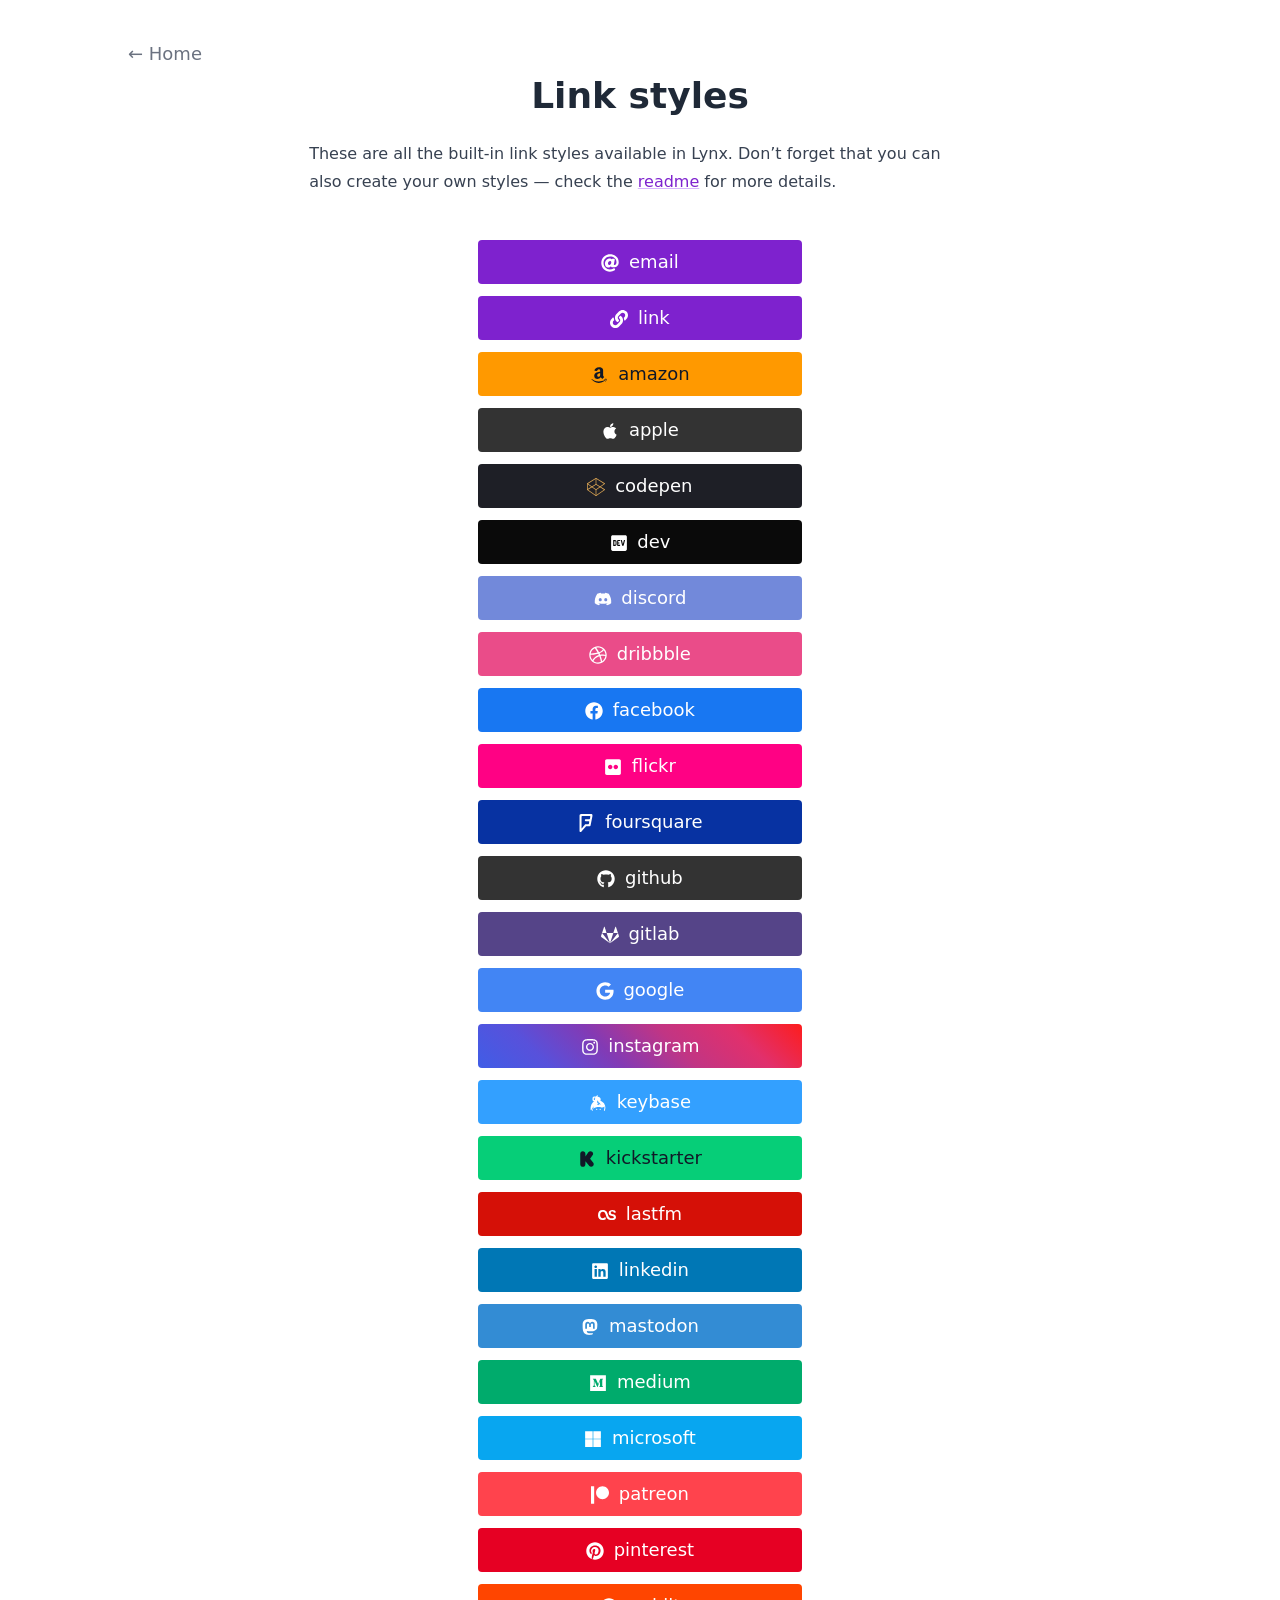
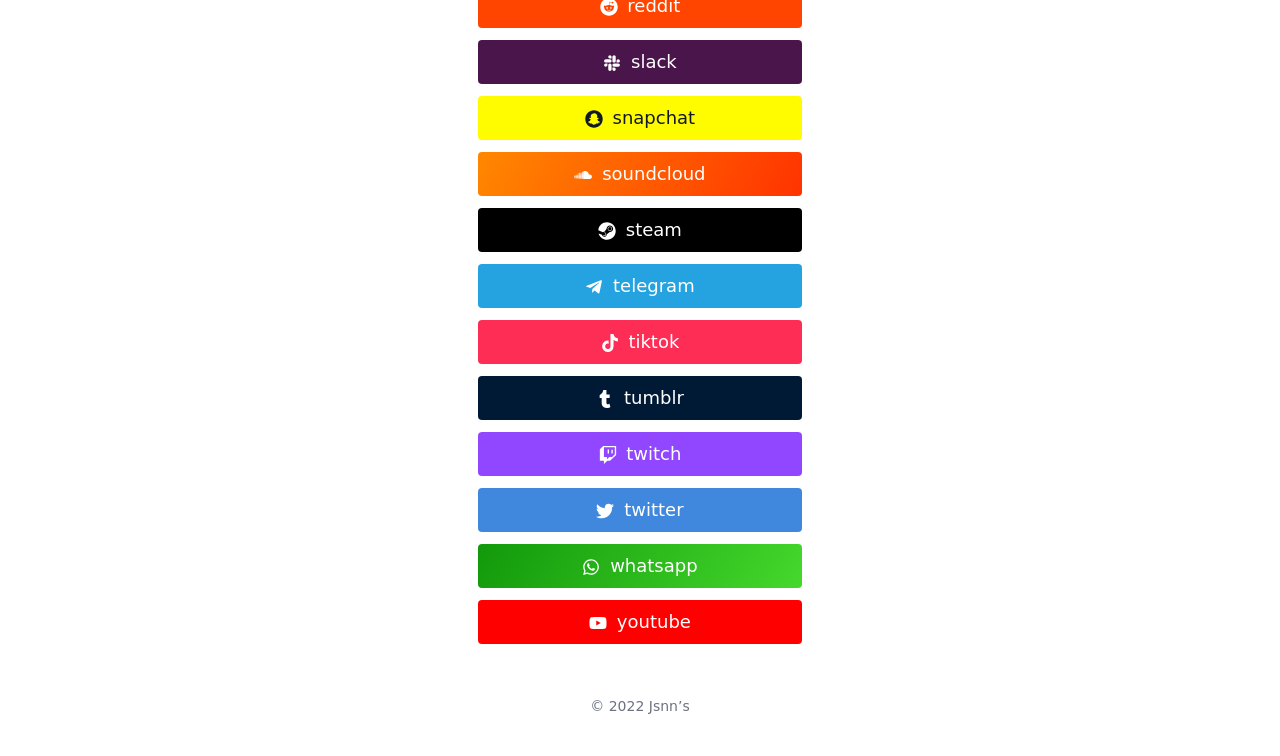
==== commit 7da44c6c: "add blog link" ====
--- a/styles/index.html
+++ b/styles/index.html
@@ -58,8 +58,10 @@
     <meta name="generator" content="Hugo 0.101.0" />
   
   
-  <meta name="author" content="Jsnn" />
-  
+  <meta name="author" content="Jsnn&#39;s" />
+  
+    
+      <link href="#ZgotmplZ" rel="me" />
     
       <link href="https://github.com/Jsnnmsc" rel="me" />
     
@@ -165,7 +167,7 @@
   <span class="mr-1">
 
   <span class="relative inline-block align-text-bottom icon">
-    <svg aria-hidden="true" focusable="false" data-prefix="fab" data-icon="codepen" class="svg-inline--fa fa-codepen fa-w-16" role="img" xmlns="http://www.w3.org/2000/svg" viewBox="0 0 512 512"><path fill="currentColor" d="M502.285 159.704l-234-156c-7.987-4.915-16.511-4.96-24.571 0l-234 156C3.714 163.703 0 170.847 0 177.989v155.999c0 7.143 3.714 14.286 9.715 18.286l234 156.022c7.987 4.915 16.511 4.96 24.571 0l234-156.022c6-3.999 9.715-11.143 9.715-18.286V177.989c-.001-7.142-3.715-14.286-9.716-18.285zM278 63.131l172.286 114.858-76.857 51.429L278 165.703V63.131zm-44 0v102.572l-95.429 63.715-76.857-51.429L234 63.131zM44 219.132l55.143 36.857L44 292.846v-73.714zm190 229.715L61.714 333.989l76.857-51.429L234 346.275v102.572zm22-140.858l-77.715-52 77.715-52 77.715 52-77.715 52zm22 140.858V346.275l95.429-63.715 76.857 51.429L278 448.847zm190-156.001l-55.143-36.857L468 219.132v73.714z"></path></svg>
+    <svg xmlns="http://www.w3.org/2000/svg" enable-background="new 0 0 24 24" viewBox="0 0 24 24"><path fill="#d8a353" d="m12 24c-.1 0-.2-.03-.286-.089l-11.5-8c-.138-.097-.219-.257-.214-.426s.096-.324.24-.412l11.5-7c.159-.097.36-.097.52 0l11.5 7c.145.088.235.243.24.412s-.076.329-.214.426l-11.5 8c-.086.059-.186.089-.286.089zm-10.584-8.472 10.584 7.363 10.584-7.363-10.584-6.443z" class="color000000 svgShape"/><path fill="#d8a353" d="m12 16c-.1 0-.2-.03-.286-.089l-11.5-8c-.138-.097-.219-.257-.214-.426s.096-.324.24-.412l11.5-7c.159-.097.36-.097.52 0l11.5 7c.145.088.235.243.24.412s-.076.329-.214.426l-11.5 8c-.086.059-.186.089-.286.089zm-10.584-8.472 10.584 7.363 10.584-7.363-10.584-6.443z" class="color000000 svgShape"/><path fill="#d8a353" d="M.5 16c-.276 0-.5-.224-.5-.5v-8c0-.276.224-.5.5-.5s.5.224.5.5v8c0 .276-.224.5-.5.5zM12 24c-.276 0-.5-.224-.5-.5v-8c0-.276.224-.5.5-.5s.5.224.5.5v8c0 .276-.224.5-.5.5zM12 9c-.276 0-.5-.224-.5-.5v-8c0-.276.224-.5.5-.5s.5.224.5.5v8c0 .276-.224.5-.5.5z" class="color000000 svgShape"/></svg>
   </span>
 
 </span>
@@ -646,7 +648,7 @@
     <p class="text-sm text-neutral-500 dark:text-neutral-400">
         &copy;
         2022
-        Jsnn
+        Jsnn&rsquo;s
     </p>
     
     
